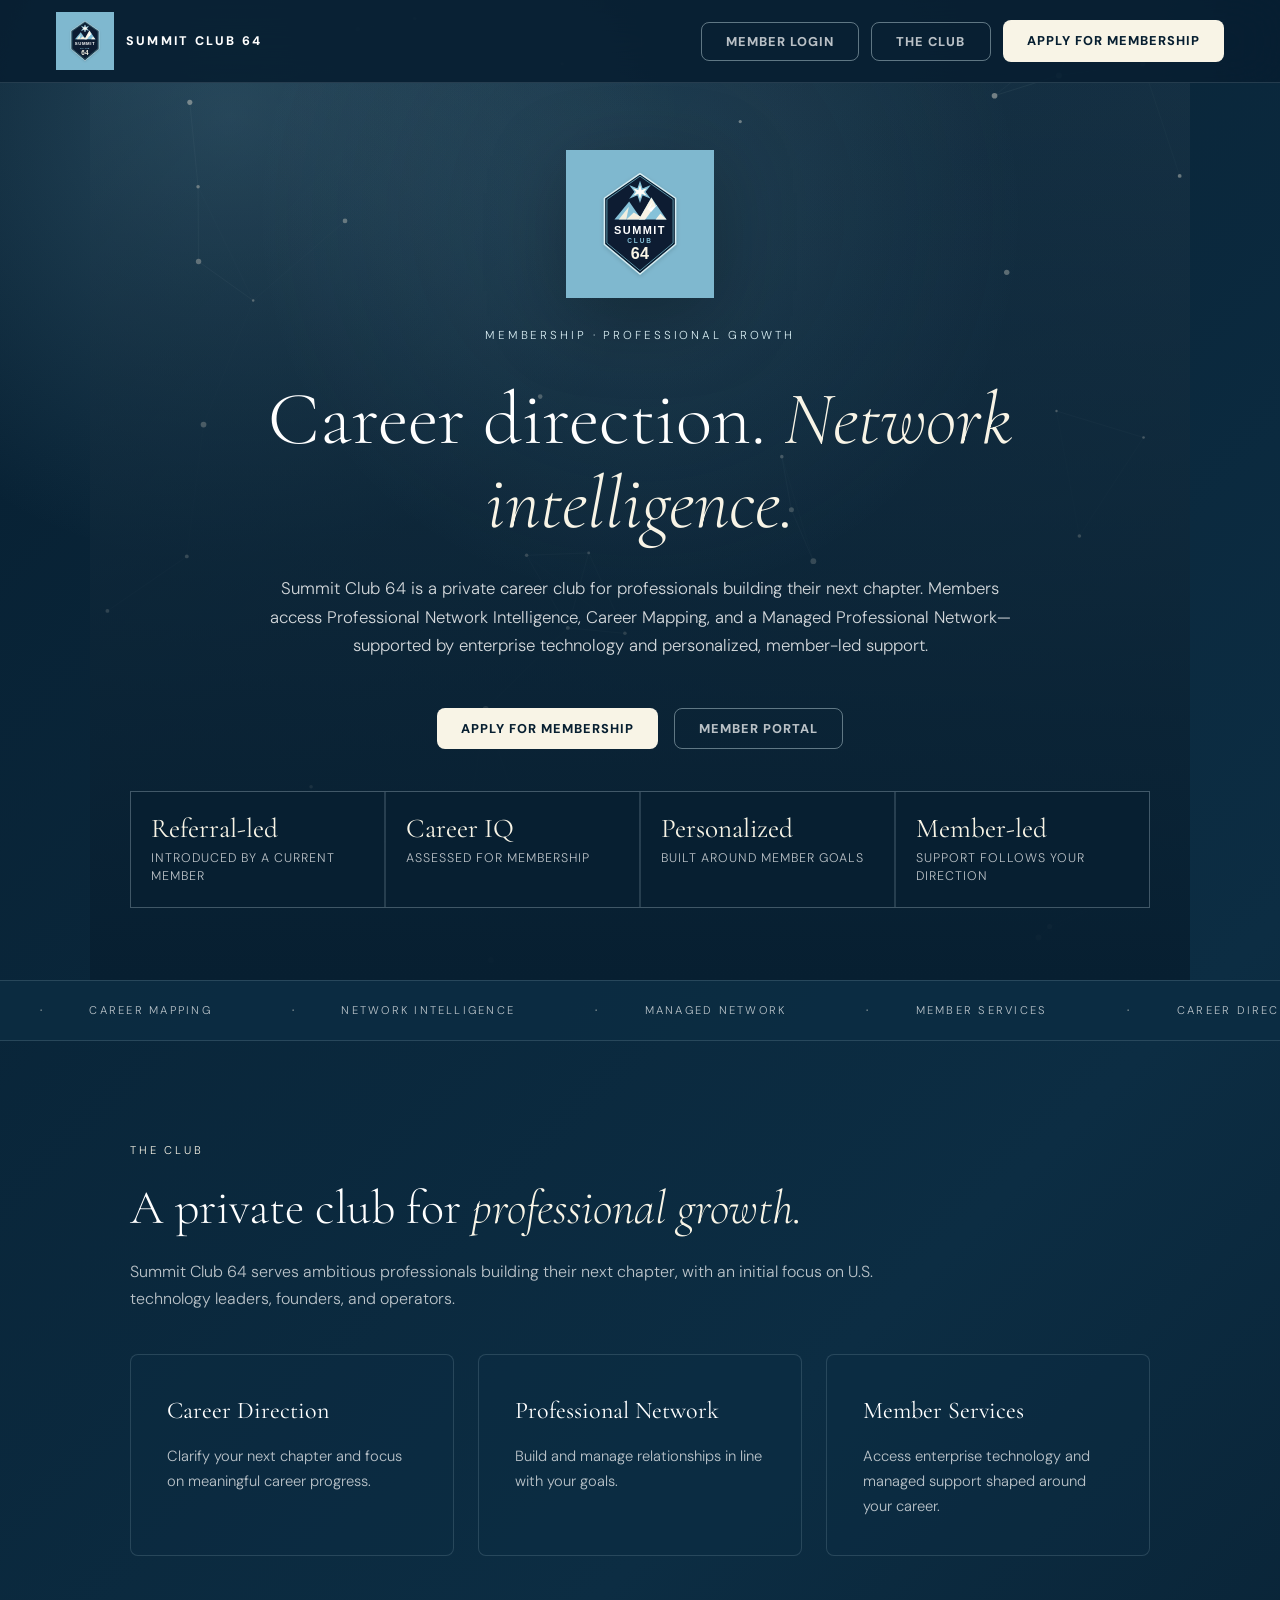
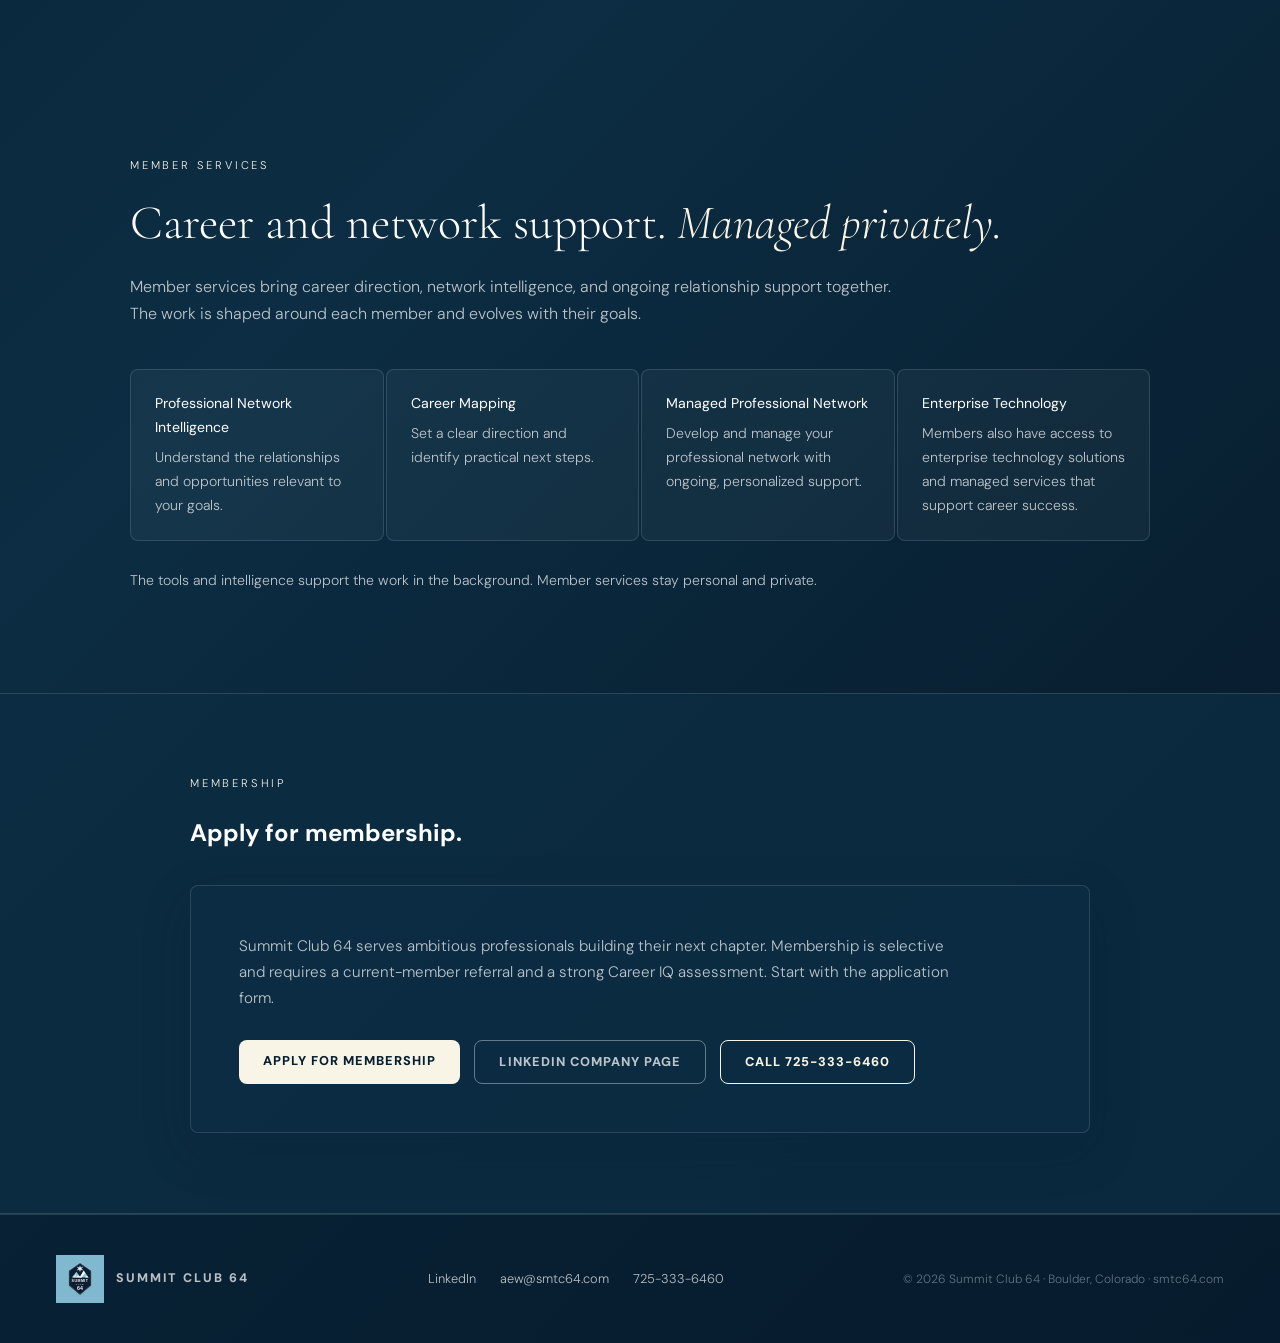
==== index.html @ bd99d1d3 "Clarify current member sign-in status" ====
<!DOCTYPE html>
<html lang="en">
<head>
<meta charset="UTF-8">
<meta name="viewport" content="width=device-width, initial-scale=1.0">
<title>Summit Club 64 | Private Career Club</title>
<meta name="description" content="A private career club for ambitious professionals. Members access Professional Network Intelligence, Career Mapping, and a Managed Professional Network supported by enterprise technology and personalized, member-led support.">
<meta name="theme-color" content="#071f31">
<meta property="og:title" content="Summit Club 64 | Private Career Club">
<meta property="og:description" content="A private career club offering Professional Network Intelligence, Career Mapping, and a Managed Professional Network.">
<meta property="og:type" content="website">
<meta property="og:url" content="https://www.smtc64.com/">
<meta property="og:image" content="https://www.smtc64.com/assets/sc64-og-image-1200x630.png">
<meta property="og:image:width" content="1200">
<meta property="og:image:height" content="630">
<meta name="twitter:card" content="summary_large_image">
<meta name="twitter:title" content="Summit Club 64 | Private Career Club">
<meta name="twitter:description" content="A private career club offering Professional Network Intelligence, Career Mapping, and a Managed Professional Network.">
<meta name="twitter:image" content="https://www.smtc64.com/assets/sc64-og-image-1200x630.png">
<link rel="canonical" href="https://www.smtc64.com/">
<link rel="icon" type="image/png" sizes="32x32" href="/assets/sc64-favicon-32.png">
<link rel="apple-touch-icon" sizes="180x180" href="/assets/sc64-apple-touch-icon-180.png">
<link rel="icon" type="image/png" sizes="512x512" href="/assets/sc64-icon-512.png">
<link rel="manifest" href="/site.webmanifest">
<link rel="preload" href="/assets/sc64-logo.svg" as="image" type="image/svg+xml">
<link rel="preconnect" href="https://fonts.googleapis.com">
<link rel="preconnect" href="https://fonts.gstatic.com" crossorigin>
<link href="https://fonts.googleapis.com/css2?family=Cormorant+Garamond:ital,wght@0,300;0,400;0,500;1,300;1,400&amp;family=DM+Sans:wght@300;400;500&amp;display=swap" rel="stylesheet">
<style>
:root {
  --sky: #7fb8cf;
  --sky-light: #d9eef3;
  --ice: #86c2d9;
  --bg: #071f31;
  --bg2: #0c2d43;
  --surface: rgba(12,45,67,0.72);
  --surface-solid: #102f43;
  --border: rgba(217,238,243,0.14);
  --border-hover: rgba(217,238,243,0.42);
  --text: #ffffff;
  --muted: rgba(255,255,255,0.72);
  --accent: #7fb8cf;
  --accent2: #d9eef3;
  --plum: #86c2d9;
  --rust: #2f6f8a;
  --gold: #f8f4e6;
  --gold-muted: rgba(248,244,230,0.12);
  --paper: #f8f4e6;
  --ink: #071f31;
  --shadow: 0 18px 48px rgba(7,31,49,0.22);
}
*,*::before,*::after{box-sizing:border-box;margin:0;padding:0;}
html{scroll-behavior:smooth;}
body{font-family:'DM Sans',system-ui,sans-serif;background:radial-gradient(circle at 18% 4%,rgba(127,184,207,0.25),transparent 28rem),linear-gradient(135deg,var(--bg) 0%,var(--bg2) 52%,#061726 100%);color:var(--text);font-size:16px;line-height:1.7;font-weight:300;-webkit-font-smoothing:antialiased;overflow-x:hidden;}
nav{position:fixed;top:0;left:0;right:0;z-index:200;display:flex;align-items:center;justify-content:space-between;padding:12px 56px;background:rgba(7,31,49,0.9);backdrop-filter:blur(24px);-webkit-backdrop-filter:blur(24px);border-bottom:1px solid var(--border);}
.nav-logo{display:flex;align-items:center;gap:12px;color:var(--text);text-decoration:none;}
.nav-logo picture{display:block;flex:0 0 auto;}
.nav-logo img{display:block;width:58px;height:58px;object-fit:contain;}
.nav-logo-text{font-size:0.78rem;font-weight:800;letter-spacing:0.18em;text-transform:uppercase;line-height:1.2;}
.nav-actions{display:flex;gap:12px;align-items:center;}
.btn{display:inline-block;padding:10px 24px;border-radius:8px;font-size:0.8rem;font-weight:800;letter-spacing:0.08em;text-transform:uppercase;cursor:pointer;border:none;text-decoration:none;transition:all 0.2s ease;font-family:'DM Sans',sans-serif;}
.btn-ghost{background:transparent;border:1px solid var(--border-hover);color:var(--muted);}
.btn-ghost:hover{border-color:var(--sky-light);color:var(--sky-light);}
.btn-primary{background:var(--gold);color:var(--ink);}
.btn-primary:hover{background:var(--sky-light);}
.btn-gold{background:transparent;border:1px solid var(--gold);color:var(--gold);}
.btn-gold:hover{background:var(--gold-muted);}
.hero{min-height:100vh;display:flex;align-items:center;justify-content:center;text-align:center;padding:150px 40px 72px;position:relative;overflow:hidden;}
#network-canvas{position:absolute;inset:0;width:100%;height:100%;opacity:0.74;}
.hero::after{content:'';position:absolute;inset:0;background:radial-gradient(circle at 50% 22%,rgba(127,184,207,0.12),transparent 24rem),linear-gradient(180deg,rgba(7,31,49,0.18),rgba(7,31,49,0.82) 74%,var(--bg));pointer-events:none;}
.hero-content{position:relative;z-index:1;width:min(1080px,100%);}
.hero-brand-logo{display:block;margin:0 auto 28px;opacity:0;animation:fadeUp 0.8s ease forwards 0.1s;}
.hero-brand-logo img{display:block;width:148px;height:148px;margin:0 auto;object-fit:contain;filter:drop-shadow(0 18px 38px rgba(0,0,0,0.26));}
.hero-eyebrow{font-size:0.72rem;letter-spacing:0.25em;text-transform:uppercase;color:var(--sky-light);margin-bottom:32px;opacity:0;animation:fadeUp 0.8s ease forwards 0.2s;}
.hero h1{font-family:'Cormorant Garamond',serif;font-size:4.7rem;font-weight:300;line-height:1.12;max-width:990px;margin:0 auto 28px;opacity:0;animation:fadeUp 0.8s ease forwards 0.4s;}
.hero h1 em{font-style:italic;color:var(--gold);}
.hero-sub{font-size:1.05rem;color:rgba(255,255,255,0.82);max-width:760px;margin:0 auto 48px;opacity:0;animation:fadeUp 0.8s ease forwards 0.6s;}
.hero-ctas{display:flex;gap:16px;justify-content:center;flex-wrap:wrap;opacity:0;animation:fadeUp 0.8s ease forwards 0.8s;}
.ticker-wrap{width:100%;overflow:hidden;padding:20px 0;border-top:1px solid var(--border);border-bottom:1px solid var(--border);background:rgba(12,45,67,0.82);}
.ticker-track{display:flex;gap:0;width:max-content;animation:ticker 34s linear infinite;}
.ticker-item{font-size:0.7rem;letter-spacing:0.2em;text-transform:uppercase;color:var(--muted);padding:0 40px;white-space:nowrap;}
.ticker-item span{color:var(--gold);margin-right:40px;}
@keyframes ticker{from{transform:translateX(0);}to{transform:translateX(-50%);}}
section{padding:100px 40px;max-width:1100px;margin:0 auto;}
.section-label{font-size:0.7rem;letter-spacing:0.25em;text-transform:uppercase;color:var(--gold);margin-bottom:20px;}
section h2{font-family:'Cormorant Garamond',serif;font-size:3rem;font-weight:300;line-height:1.2;margin-bottom:48px;}
section h2 em{font-style:italic;color:var(--gold);}
.lede{color:var(--muted);font-size:1rem;max-width:780px;margin-top:-28px;margin-bottom:42px;}
.services-grid{display:grid;grid-template-columns:repeat(auto-fit,minmax(240px,1fr));gap:2px;margin-top:48px;}
.service-card{background:var(--surface);padding:40px 32px;border:1px solid var(--border);border-radius:8px;box-shadow:var(--shadow);transition:border-color 0.2s,transform 0.2s;}
.service-card:hover{transform:translateY(-2px);}
.service-card:hover{border-color:var(--border-hover);}
.service-num{font-family:'Cormorant Garamond',serif;font-size:2.5rem;color:var(--border-hover);line-height:1;margin-bottom:20px;}
.service-card h3{font-family:'Cormorant Garamond',serif;font-size:1.35rem;font-weight:400;margin-bottom:12px;color:var(--text);}
.service-card p{color:var(--muted);font-size:0.92rem;}
.serve-grid{display:grid;grid-template-columns:repeat(auto-fit,minmax(280px,1fr));gap:24px;margin-top:16px;}
.serve-card{padding:36px;border:1px solid var(--border);border-radius:8px;background:rgba(12,45,67,0.36);transition:border-color 0.2s,background 0.2s;}
.serve-card:hover{border-color:var(--gold);background:var(--gold-muted);}
.serve-card h3{font-family:'Cormorant Garamond',serif;font-size:1.5rem;font-weight:400;margin-bottom:12px;}
.serve-card p{color:var(--muted);font-size:0.92rem;}
.engagement-wrap{background:var(--surface);border:1px solid var(--border);border-radius:8px;box-shadow:var(--shadow);padding:64px;display:grid;grid-template-columns:1fr 1fr;gap:64px;align-items:start;}
@media(max-width:768px){.engagement-wrap{grid-template-columns:1fr;padding:40px 28px;gap:40px;}}
.feature-list{list-style:none;margin:32px 0 40px;}
.feature-list li{padding:12px 0;border-bottom:1px solid var(--border);color:var(--muted);font-size:0.92rem;display:flex;align-items:flex-start;gap:12px;}
.feature-list li::before{content:"\00B7";color:var(--gold);font-size:1.4rem;line-height:1;}
.engagement-right{padding-top:8px;}
.engagement-right p{color:var(--muted);font-size:0.92rem;margin-bottom:24px;}
.forms-section{background:rgba(12,45,67,0.82);border-top:1px solid var(--border);border-bottom:1px solid var(--border);padding:80px 40px;}
.forms-inner{max-width:900px;margin:0 auto;}
.contact-panel{background:var(--surface);border:1px solid var(--border);padding:48px;border-radius:8px;box-shadow:var(--shadow);}
.contact-panel p{color:var(--muted);font-size:0.95rem;margin-bottom:24px;max-width:720px;}
.contact-actions{display:flex;flex-wrap:wrap;gap:14px;margin-top:28px;}
.signal-list{display:grid;grid-template-columns:repeat(auto-fit,minmax(220px,1fr));gap:2px;margin-top:32px;}
.signal-item{border:1px solid var(--border);border-radius:8px;padding:22px 24px;color:var(--muted);font-size:0.88rem;background:rgba(217,238,243,0.045);}
.signal-item strong{display:block;color:var(--text);font-weight:400;margin-bottom:6px;}
.proof-strip{display:grid;grid-template-columns:repeat(4,1fr);gap:2px;margin-top:42px;border:1px solid var(--border);background:var(--border);}
.proof-item{background:var(--bg);padding:22px 20px;text-align:left;}
.proof-item strong{display:block;font-family:'Cormorant Garamond',serif;font-size:1.7rem;font-weight:400;color:var(--gold);line-height:1.1;margin-bottom:6px;}
.proof-item span{display:block;color:var(--muted);font-size:0.78rem;letter-spacing:0.08em;text-transform:uppercase;line-height:1.4;}
.agent-section{max-width:100%;background:var(--paper);color:var(--ink);border-top:1px solid rgba(0,0,0,0.08);border-bottom:1px solid rgba(0,0,0,0.08);}
.agent-section .section-label{color:var(--rust);}
.agent-section h2{color:var(--ink);max-width:1000px;}
.agent-section h2 em{color:var(--rust);}
.agent-section .lede{color:#58615f;margin-top:-22px;}
.agent-inner{max-width:1120px;margin:0 auto;}
.agent-layout{display:grid;grid-template-columns:minmax(0,0.92fr) minmax(360px,1.08fr);gap:32px;align-items:stretch;margin-top:42px;}
.agent-summary{display:flex;flex-direction:column;gap:18px;}
.agent-point{border-left:3px solid var(--accent);padding:4px 0 4px 18px;color:#4c5552;font-size:0.95rem;}
.agent-point strong{display:block;color:var(--ink);font-weight:500;margin-bottom:4px;}
.agent-doc-actions{display:flex;flex-wrap:wrap;gap:12px;margin-top:8px;}
.agent-doc-actions .btn{color:var(--ink);}
.agent-doc-actions .btn-primary{color:#fff;}
.agent-panel{border:1px solid rgba(7,31,49,0.15);background:#fff;border-radius:8px;overflow:hidden;box-shadow:var(--shadow);}
.agent-topbar{display:flex;align-items:center;justify-content:space-between;gap:16px;background:var(--ink);color:#fff;padding:16px 18px;border-bottom:1px solid rgba(255,255,255,0.1);}
.agent-name{font-size:0.78rem;letter-spacing:0.16em;text-transform:uppercase;}
.agent-status{display:flex;align-items:center;gap:8px;color:#b9cbc8;font-size:0.78rem;}
.agent-status::before{content:'';width:8px;height:8px;border-radius:50%;background:var(--accent);}
.agent-screen{padding:22px;min-height:430px;display:flex;flex-direction:column;gap:18px;}
.agent-response{background:#eef7fa;border:1px solid rgba(127,184,207,0.34);border-radius:8px;padding:20px;color:#263744;font-size:0.94rem;min-height:178px;}
.agent-response strong{display:block;color:var(--ink);font-weight:500;margin-bottom:8px;}
.agent-response ul{margin:10px 0 0 18px;}
.agent-response li{margin:5px 0;}
.agent-prompts{display:grid;grid-template-columns:repeat(2,minmax(0,1fr));gap:10px;}
.agent-prompts button{border:1px solid rgba(23,27,28,0.16);background:#fff;color:var(--ink);border-radius:6px;padding:12px;text-align:left;font-family:'DM Sans',sans-serif;font-size:0.83rem;line-height:1.35;cursor:pointer;transition:border-color 0.2s,background 0.2s;}
.agent-prompts button:hover{border-color:var(--accent);background:#f7fbfa;}
.agent-input-row{display:grid;grid-template-columns:1fr auto;gap:10px;margin-top:auto;}
.agent-input-row input{min-width:0;border:1px solid rgba(23,27,28,0.18);border-radius:6px;padding:12px 14px;font:inherit;color:var(--ink);background:#fff;}
.agent-input-row button{border-radius:6px;}
.agent-note{font-size:0.78rem;color:#66706d;line-height:1.45;}
.agent-proof{display:grid;grid-template-columns:repeat(3,1fr);gap:2px;margin-top:32px;background:rgba(23,27,28,0.1);border:1px solid rgba(23,27,28,0.1);}
.agent-proof div{background:#fff;padding:18px;}
.agent-proof strong{display:block;color:var(--ink);font-weight:500;margin-bottom:5px;}
.agent-proof span{color:#59625f;font-size:0.84rem;}
.work-card-grid{display:grid;grid-template-columns:repeat(4,1fr);gap:2px;margin-top:32px;background:rgba(23,27,28,0.12);border:1px solid rgba(23,27,28,0.12);}
.work-card{background:#fff;padding:26px 22px;color:#4f5a57;}
.work-card h3{font-family:'Cormorant Garamond',serif;font-size:1.42rem;font-weight:400;color:var(--ink);margin-bottom:10px;}
.work-card p{font-size:0.9rem;line-height:1.6;}
.quote-panel{border:1px solid var(--border);background:var(--surface);padding:34px;border-radius:8px;color:var(--muted);font-size:0.96rem;margin-top:28px;}
.quote-panel strong{display:block;color:var(--gold);font-family:'Cormorant Garamond',serif;font-size:1.45rem;font-weight:400;margin-bottom:12px;}
.mode-grid{display:grid;grid-template-columns:repeat(2,minmax(0,1fr));gap:2px;margin-top:32px;background:var(--border);border:1px solid var(--border);}
.mode-card{background:var(--surface);padding:36px;color:var(--muted);}
.mode-card h3{font-family:'Cormorant Garamond',serif;font-size:1.55rem;font-weight:400;color:var(--text);margin-bottom:12px;}
.mode-card ul{margin:18px 0 0 18px;}
.mode-card li{margin:8px 0;}
footer{border-top:1px solid var(--border);padding:40px 56px;display:flex;align-items:center;justify-content:space-between;flex-wrap:wrap;gap:20px;background:rgba(7,31,49,0.64);}
.footer-brand{display:flex;align-items:center;gap:12px;color:var(--muted);}
.footer-brand img{display:block;width:48px;height:48px;object-fit:contain;}
.footer-brand span{font-size:0.78rem;font-weight:800;letter-spacing:0.16em;text-transform:uppercase;}
.footer-links{display:flex;gap:24px;flex-wrap:wrap;}
.footer-links a{font-size:0.8rem;color:var(--muted);text-decoration:none;transition:color 0.2s;}
.footer-links a:hover{color:var(--text);}
.footer-copy{font-size:0.75rem;color:var(--border-hover);}
.modal-overlay{display:none;position:fixed;inset:0;background:rgba(0,0,0,0.8);backdrop-filter:blur(8px);z-index:500;align-items:center;justify-content:center;padding:20px;}
.modal-overlay.open{display:flex;}
.modal{background:var(--bg2);border:1px solid var(--border);border-radius:8px;padding:48px;max-width:540px;width:100%;position:relative;max-height:90vh;overflow-y:auto;}
.modal-close{position:absolute;top:20px;right:20px;background:none;border:none;color:var(--muted);font-size:1.4rem;cursor:pointer;line-height:1;padding:4px 8px;transition:color 0.2s;}
.modal-close:hover{color:var(--text);}
.modal h2{font-family:'Cormorant Garamond',serif;font-size:1.8rem;font-weight:400;margin-bottom:8px;}
.modal-sub{color:var(--muted);font-size:0.88rem;margin-bottom:32px;}
@keyframes fadeUp{from{opacity:0;transform:translateY(20px);}to{opacity:1;transform:translateY(0);}}
.reveal{opacity:0;transform:translateY(24px);transition:opacity 0.7s ease,transform 0.7s ease;}
.reveal.visible{opacity:1;transform:translateY(0);}
@media(max-width:900px){.agent-layout{grid-template-columns:1fr;}.proof-strip,.agent-proof,.work-card-grid,.mode-grid{grid-template-columns:repeat(2,1fr);}.hero h1{font-size:3.7rem;}section h2{font-size:2.55rem;}}
@media(max-width:640px){nav{padding:12px 18px;}.nav-logo img{width:46px;height:46px;}.nav-logo-text{display:none;}.nav-actions{gap:8px;min-width:0;}.nav-actions .btn-ghost{display:none;}.nav-actions .btn-primary{padding:9px 12px;font-size:0.62rem;white-space:nowrap;}.btn{padding:9px 14px;font-size:0.68rem}.hero{padding:118px 24px 60px;min-height:92vh;}.hero-brand-logo img{width:122px;height:122px;}.hero h1{font-size:2.55rem;max-width:100%;}.hero-sub{font-size:0.94rem;}.hero-ctas .btn{width:100%;max-width:280px;}section h2{font-size:2.1rem;}footer{padding:32px 24px;flex-direction:column;align-items:flex-start;}section{padding:64px 24px;}.engagement-wrap,.contact-panel,.quote-panel{padding:32px 24px;}.proof-strip,.agent-proof,.agent-prompts,.work-card-grid,.mode-grid{grid-template-columns:1fr;}.agent-screen{padding:18px;}.agent-input-row{grid-template-columns:1fr;}}
</style>
</head>
<body>
<nav>
  <a class="nav-logo" href="#" aria-label="Summit Club 64 home">
    <picture>
      <source srcset="/assets/sc64-logo.svg" type="image/svg+xml">
      <img src="/assets/sc64-logo.svg" alt="Summit Club 64" width="58" height="58">
    </picture>
    <span class="nav-logo-text">Summit Club 64</span>
  </a>
  <div class="nav-actions">
    <button class="btn btn-ghost" onclick="openModal('login-modal')">Member Login</button>
    <button class="btn btn-ghost" onclick="document.getElementById('andrew-agent').scrollIntoView({behavior:'smooth'})">The Club</button>
    <a class="btn btn-primary" href="/apply.html">Apply for Membership</a>
  </div>
</nav>

<section class="hero">
  <canvas id="network-canvas" aria-hidden="true"></canvas>
  <div class="hero-content">
    <picture class="hero-brand-logo">
      <source srcset="/assets/sc64-logo.svg" type="image/svg+xml">
      <img src="/assets/sc64-logo.svg" alt="Summit Club 64" width="148" height="148">
    </picture>
    <div class="hero-eyebrow">Membership · Professional Growth</div>
    <h1>Career direction. <em>Network intelligence.</em></h1>
    <p class="hero-sub">Summit Club 64 is a private career club for professionals building their next chapter. Members access Professional Network Intelligence, Career Mapping, and a Managed Professional Network—supported by enterprise technology and personalized, member-led support.</p>
    <div class="hero-ctas">
      <a class="btn btn-primary" href="/apply.html">Apply for Membership</a>
      <button class="btn btn-ghost" onclick="openModal('login-modal')">Member Portal</button>
    </div>
    <div class="proof-strip">
      <div class="proof-item"><strong>Referral-led</strong><span>Introduced by a current member</span></div>
      <div class="proof-item"><strong>Career IQ</strong><span>Assessed for membership</span></div>
      <div class="proof-item"><strong>Personalized</strong><span>Built around member goals</span></div>
      <div class="proof-item"><strong>Member-led</strong><span>Support follows your direction</span></div>
    </div>
  </div>
</section>

<div class="ticker-wrap" aria-hidden="true">
  <div class="ticker-track">
    <span class="ticker-item"><span>&middot;</span> Career Mapping</span>
    <span class="ticker-item"><span>&middot;</span> Network Intelligence</span>
    <span class="ticker-item"><span>&middot;</span> Managed Network</span>
    <span class="ticker-item"><span>&middot;</span> Member Services</span>
    <span class="ticker-item"><span>&middot;</span> Career Direction</span>
    <span class="ticker-item"><span>&middot;</span> Career Mapping</span>
    <span class="ticker-item"><span>&middot;</span> Network Intelligence</span>
    <span class="ticker-item"><span>&middot;</span> Managed Network</span>
    <span class="ticker-item"><span>&middot;</span> Member Services</span>
    <span class="ticker-item"><span>&middot;</span> Career Direction</span>
  </div>
</div>

<section id="andrew-agent">
  <div class="section-label reveal">The Club</div>
  <h2 class="reveal">A private club for <em>professional growth.</em></h2>
  <p class="lede reveal">Summit Club 64 serves ambitious professionals building their next chapter, with an initial focus on U.S. technology leaders, founders, and operators.</p>
  <div class="serve-grid">
    <div class="serve-card reveal"><h3>Career Direction</h3><p>Clarify your next chapter and focus on meaningful career progress.</p></div>
    <div class="serve-card reveal"><h3>Professional Network</h3><p>Build and manage relationships in line with your goals.</p></div>
    <div class="serve-card reveal"><h3>Member Services</h3><p>Access enterprise technology and managed support shaped around your career.</p></div>
  </div>
</section>

<section id="services">
  <div class="section-label reveal">Member Services</div>
  <h2 class="reveal">Career and network support. <em>Managed privately.</em></h2>
  <p class="lede reveal">Member services bring career direction, network intelligence, and ongoing relationship support together. The work is shaped around each member and evolves with their goals.</p>
  <div class="signal-list reveal">
    <div class="signal-item"><strong>Professional Network Intelligence</strong>Understand the relationships and opportunities relevant to your goals.</div>
    <div class="signal-item"><strong>Career Mapping</strong>Set a clear direction and identify practical next steps.</div>
    <div class="signal-item"><strong>Managed Professional Network</strong>Develop and manage your professional network with ongoing, personalized support.</div>
    <div class="signal-item"><strong>Enterprise Technology</strong>Members also have access to enterprise technology solutions and managed services that support career success.</div>
  </div>
  <p style="color:var(--muted);font-size:0.88rem;margin-top:28px;">The tools and intelligence support the work in the background. Member services stay personal and private.</p>
</section>

<div class="forms-section" id="contact">
  <div class="forms-inner">
    <div class="section-label reveal">Membership</div>
    <h2 class="reveal" style="margin-bottom:32px;">Apply for membership.</h2>
    <div class="contact-panel reveal">
      <p>Summit Club 64 serves ambitious professionals building their next chapter. Membership is selective and requires a current-member referral and a strong Career IQ assessment. Start with the application form.</p>
      <div class="contact-actions">
        <a class="btn btn-primary" href="/apply.html">Apply for Membership</a>
        <a class="btn btn-ghost" href="https://www.linkedin.com/company/sc64/" target="_blank" rel="noopener">LinkedIn Company Page</a>
        <a class="btn btn-gold" href="tel:7253336460">Call 725-333-6460</a>
      </div>
    </div>
  </div>
</div>

<footer>
  <div class="footer-brand">
    <picture>
      <source srcset="/assets/sc64-logo.svg" type="image/svg+xml">
      <img src="/assets/sc64-logo.svg" alt="" width="48" height="48">
    </picture>
    <span>Summit Club 64</span>
  </div>
  <div class="footer-links">
    <a href="https://www.linkedin.com/company/sc64/" target="_blank" rel="noopener">LinkedIn</a>
    <a href="mailto:aew@smtc64.com">aew@smtc64.com</a>
    <a href="tel:7253336460">725-333-6460</a>
  </div>
  <div class="footer-copy">&copy; 2026 Summit Club 64 &middot; Boulder, Colorado &middot; smtc64.com</div>
</footer>

<div class="modal-overlay" id="login-modal" role="dialog" aria-modal="true" aria-labelledby="login-modal-title">
  <div class="modal">
    <button class="modal-close" onclick="closeModal('login-modal')" aria-label="Close">&times;</button>
    <h2 id="login-modal-title">Member Portal</h2>
    <p class="modal-sub">Member sign-in is not set up yet. Existing members can email <a href="mailto:aew@smtc64.com">aew@smtc64.com</a> for access.</p>
  </div>
</div>

<script>
const observer=new IntersectionObserver(entries=>{entries.forEach(e=>{if(e.isIntersecting){e.target.classList.add('visible');observer.unobserve(e.target);}});},{threshold:0.12});
document.querySelectorAll('.reveal').forEach(el=>observer.observe(el));
function openModal(id){document.getElementById(id).classList.add('open');document.body.style.overflow='hidden';}
function closeModal(id){document.getElementById(id).classList.remove('open');document.body.style.overflow='';}
const canvas=document.getElementById('network-canvas');
if(canvas){
  const ctx=canvas.getContext('2d');
  const nodes=[];
  let width=0,height=0,raf=0;
  function resizeCanvas(){
    const ratio=window.devicePixelRatio||1;
    width=canvas.clientWidth;
    height=canvas.clientHeight;
    canvas.width=width*ratio;
    canvas.height=height*ratio;
    ctx.setTransform(ratio,0,0,ratio,0,0);
    nodes.length=0;
    const count=Math.max(34,Math.floor(width/26));
    for(let i=0;i<count;i++){
      nodes.push({x:Math.random()*width,y:Math.random()*height,vx:(Math.random()-.5)*0.28,vy:(Math.random()-.5)*0.28,r:Math.random()*1.8+1.2});
    }
  }
  function drawNetwork(){
    ctx.clearRect(0,0,width,height);
    const grad=ctx.createLinearGradient(0,0,width,height);
    grad.addColorStop(0,'rgba(127,184,207,0.18)');
    grad.addColorStop(0.52,'rgba(217,238,243,0.10)');
    grad.addColorStop(1,'rgba(248,244,230,0.10)');
    ctx.fillStyle=grad;
    ctx.fillRect(0,0,width,height);
    for(const node of nodes){
      node.x+=node.vx;node.y+=node.vy;
      if(node.x<0||node.x>width)node.vx*=-1;
      if(node.y<0||node.y>height)node.vy*=-1;
    }
    for(let i=0;i<nodes.length;i++){
      for(let j=i+1;j<nodes.length;j++){
        const a=nodes[i],b=nodes[j],dx=a.x-b.x,dy=a.y-b.y,dist=Math.hypot(dx,dy);
        if(dist<150){
          ctx.strokeStyle=`rgba(217,238,243,${(1-dist/150)*0.18})`;
          ctx.lineWidth=1;
          ctx.beginPath();ctx.moveTo(a.x,a.y);ctx.lineTo(b.x,b.y);ctx.stroke();
        }
      }
    }
    for(const node of nodes){
      ctx.fillStyle='rgba(248,244,230,0.8)';
      ctx.beginPath();ctx.arc(node.x,node.y,node.r,0,Math.PI*2);ctx.fill();
    }
    raf=requestAnimationFrame(drawNetwork);
  }
  resizeCanvas();
  drawNetwork();
  window.addEventListener('resize',()=>{cancelAnimationFrame(raf);resizeCanvas();drawNetwork();});
}
document.querySelectorAll('.modal-overlay').forEach(overlay=>{overlay.addEventListener('click',function(e){if(e.target===this)closeModal(this.id);});});
document.addEventListener('keydown',e=>{if(e.key==='Escape'){document.querySelectorAll('.modal-overlay.open').forEach(m=>closeModal(m.id));}});
if(window.matchMedia('(prefers-reduced-motion: reduce)').matches){document.querySelectorAll('.reveal').forEach(el=>el.classList.add('visible'));}
</script>
</body>
</html>
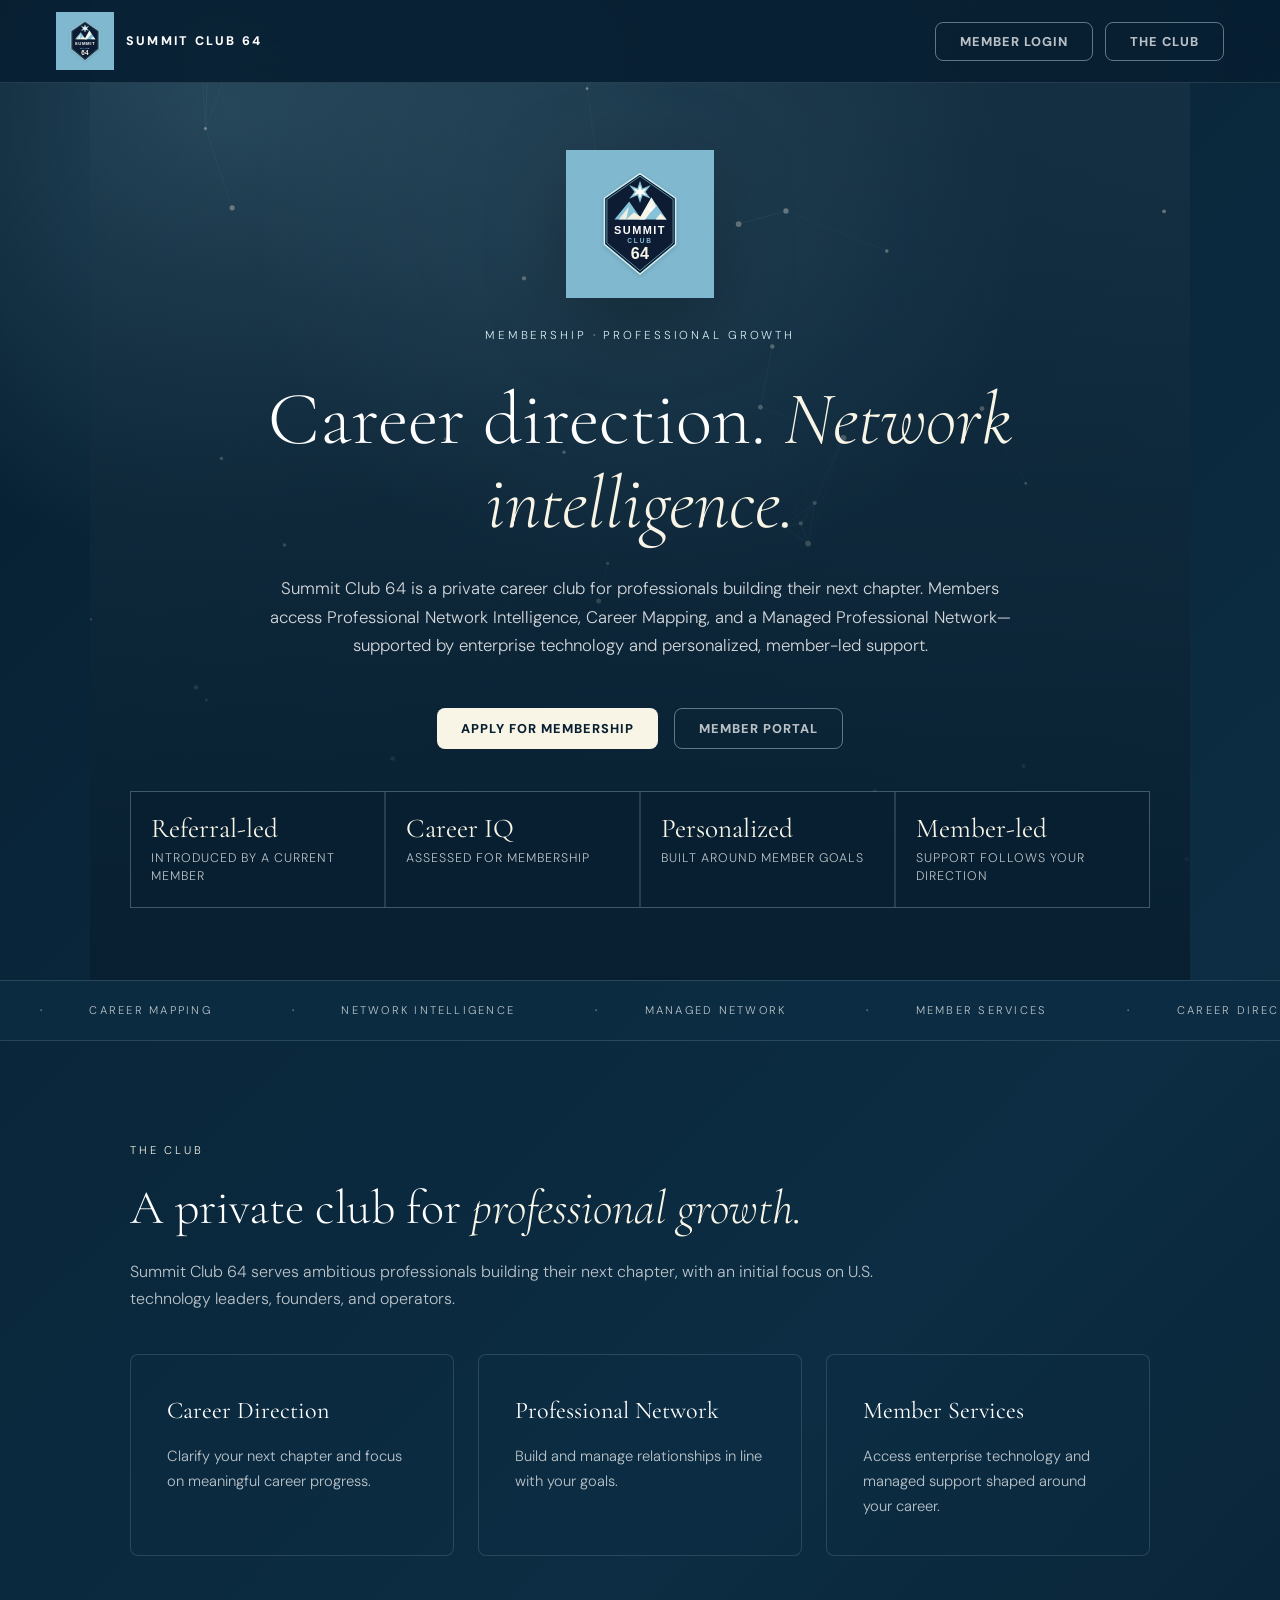
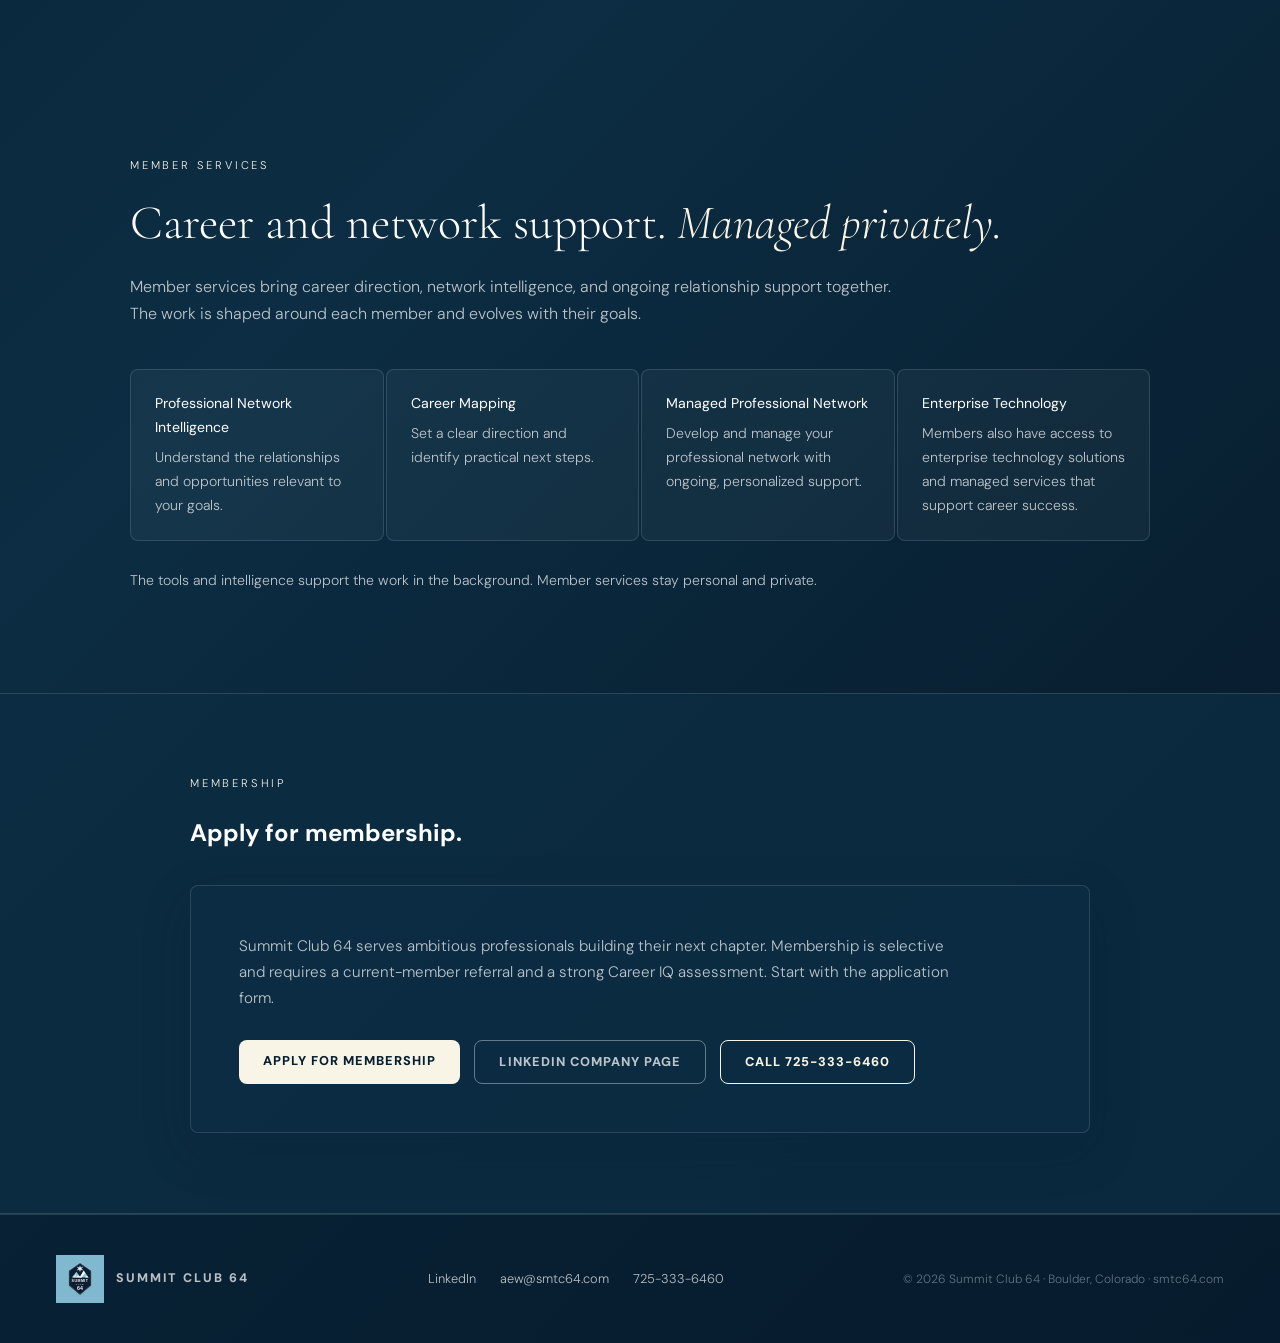
==== commit 11ea46f7: "Remove duplicate membership action from header" ====
--- a/index.html
+++ b/index.html
@@ -196,7 +196,6 @@
   <div class="nav-actions">
     <button class="btn btn-ghost" onclick="openModal('login-modal')">Member Login</button>
     <button class="btn btn-ghost" onclick="document.getElementById('andrew-agent').scrollIntoView({behavior:'smooth'})">The Club</button>
-    <a class="btn btn-primary" href="/apply.html">Apply for Membership</a>
   </div>
 </nav>
 
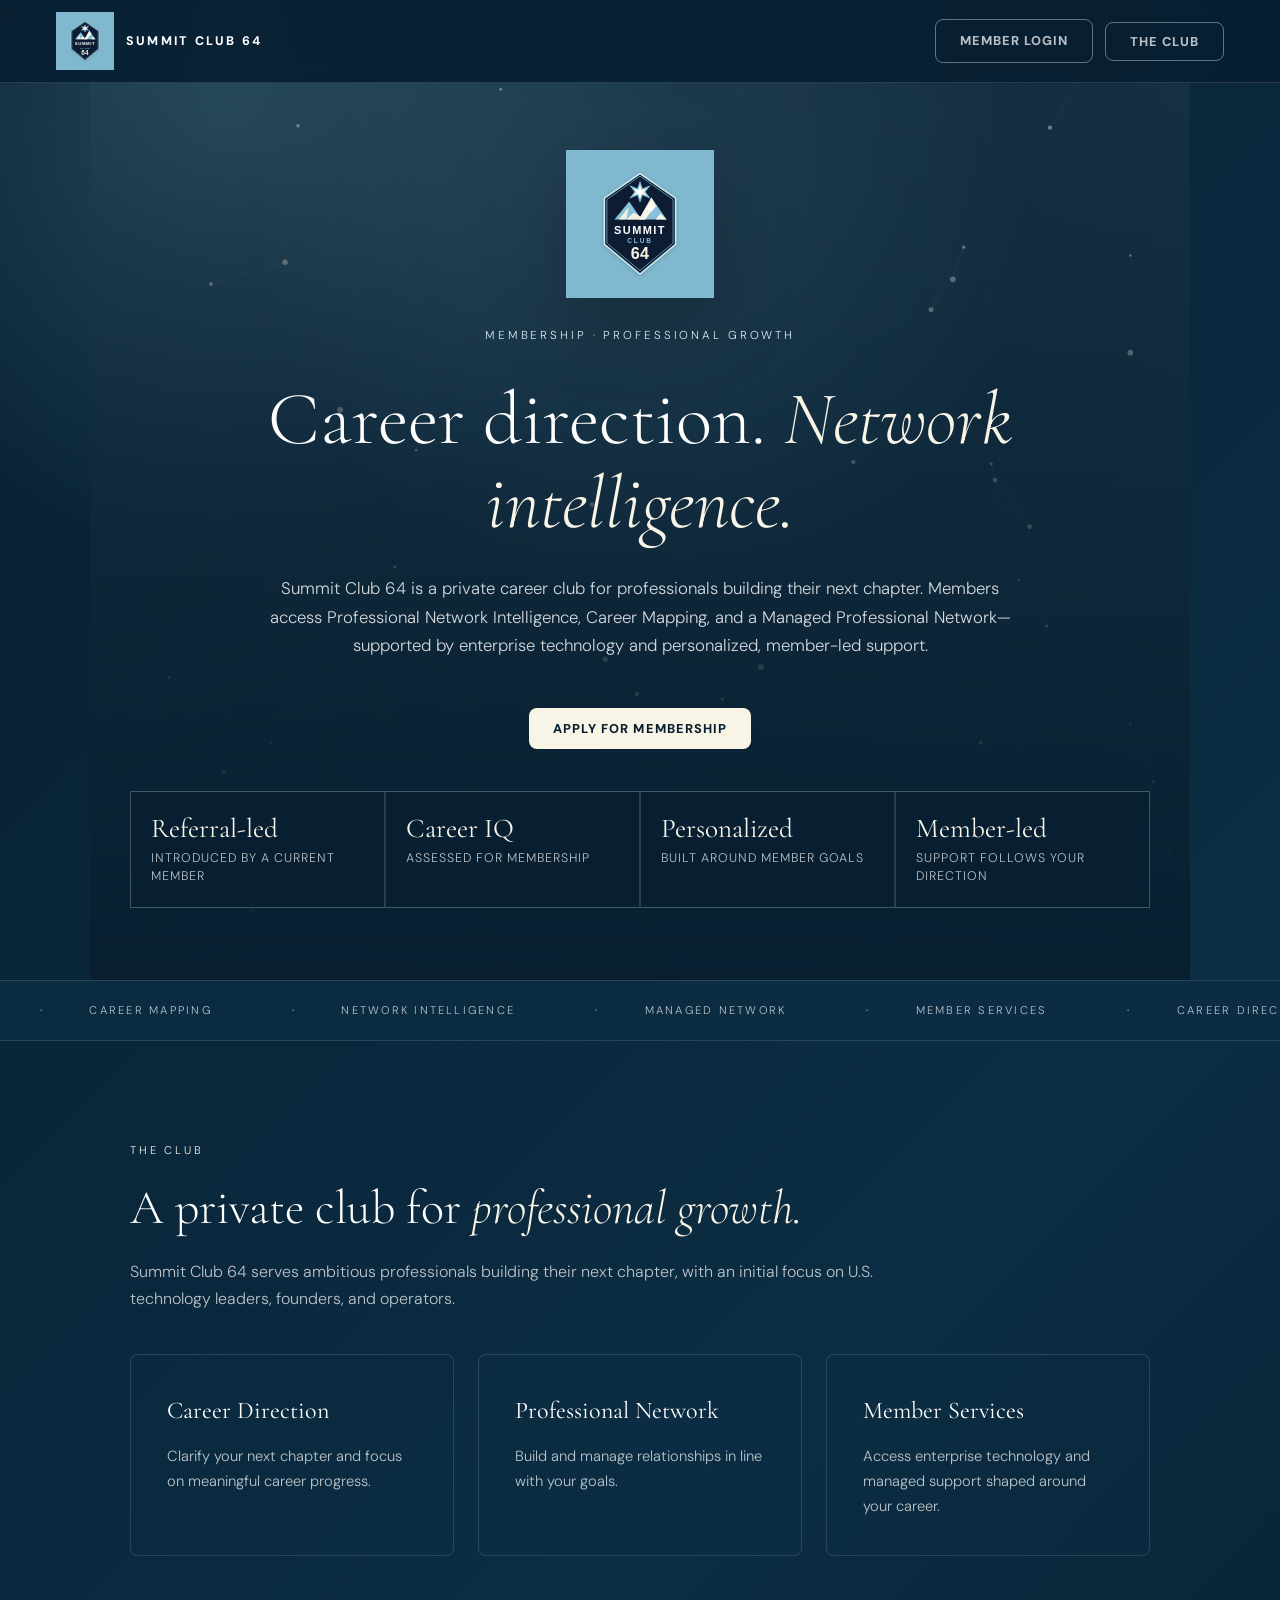
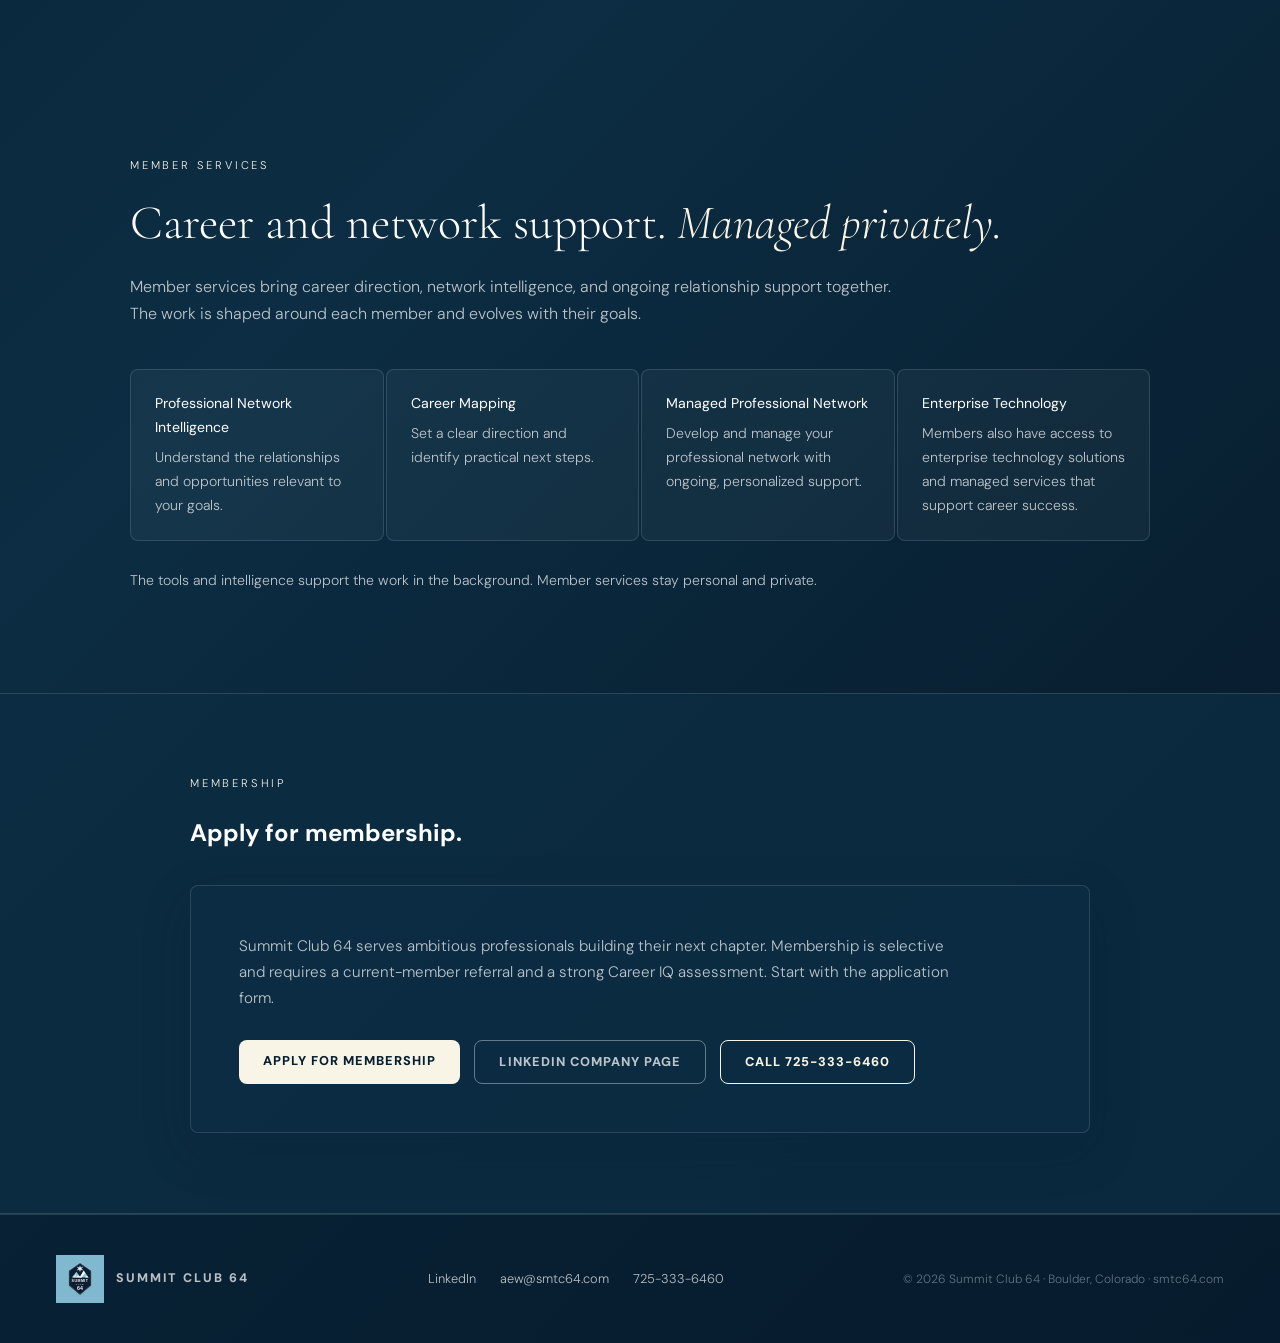
==== commit 5310fe37: "Link members to a dedicated sign-in page" ====
--- a/index.html
+++ b/index.html
@@ -194,7 +194,7 @@
     <span class="nav-logo-text">Summit Club 64</span>
   </a>
   <div class="nav-actions">
-    <button class="btn btn-ghost" onclick="openModal('login-modal')">Member Login</button>
+    <a class="btn btn-ghost" href="/login.html">Member Login</a>
     <button class="btn btn-ghost" onclick="document.getElementById('andrew-agent').scrollIntoView({behavior:'smooth'})">The Club</button>
   </div>
 </nav>
@@ -211,7 +211,6 @@
     <p class="hero-sub">Summit Club 64 is a private career club for professionals building their next chapter. Members access Professional Network Intelligence, Career Mapping, and a Managed Professional Network—supported by enterprise technology and personalized, member-led support.</p>
     <div class="hero-ctas">
       <a class="btn btn-primary" href="/apply.html">Apply for Membership</a>
-      <button class="btn btn-ghost" onclick="openModal('login-modal')">Member Portal</button>
     </div>
     <div class="proof-strip">
       <div class="proof-item"><strong>Referral-led</strong><span>Introduced by a current member</span></div>
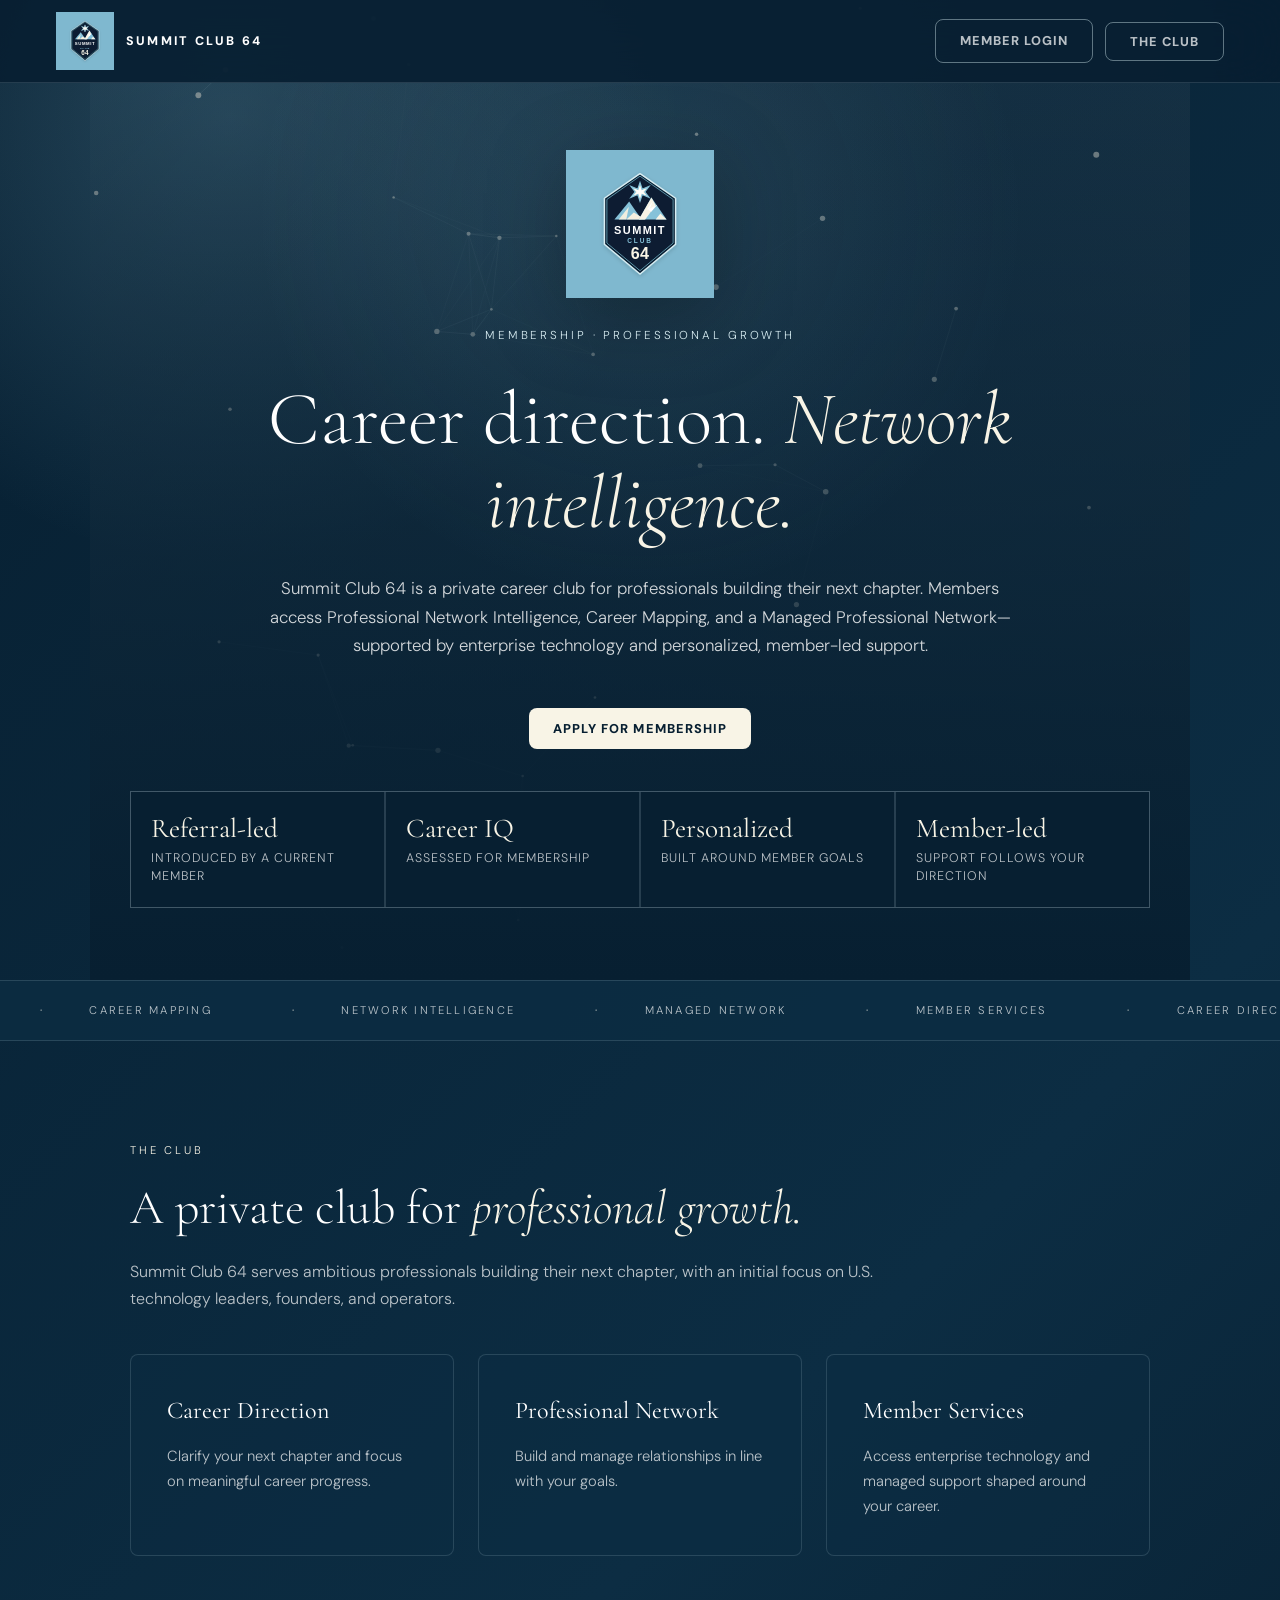
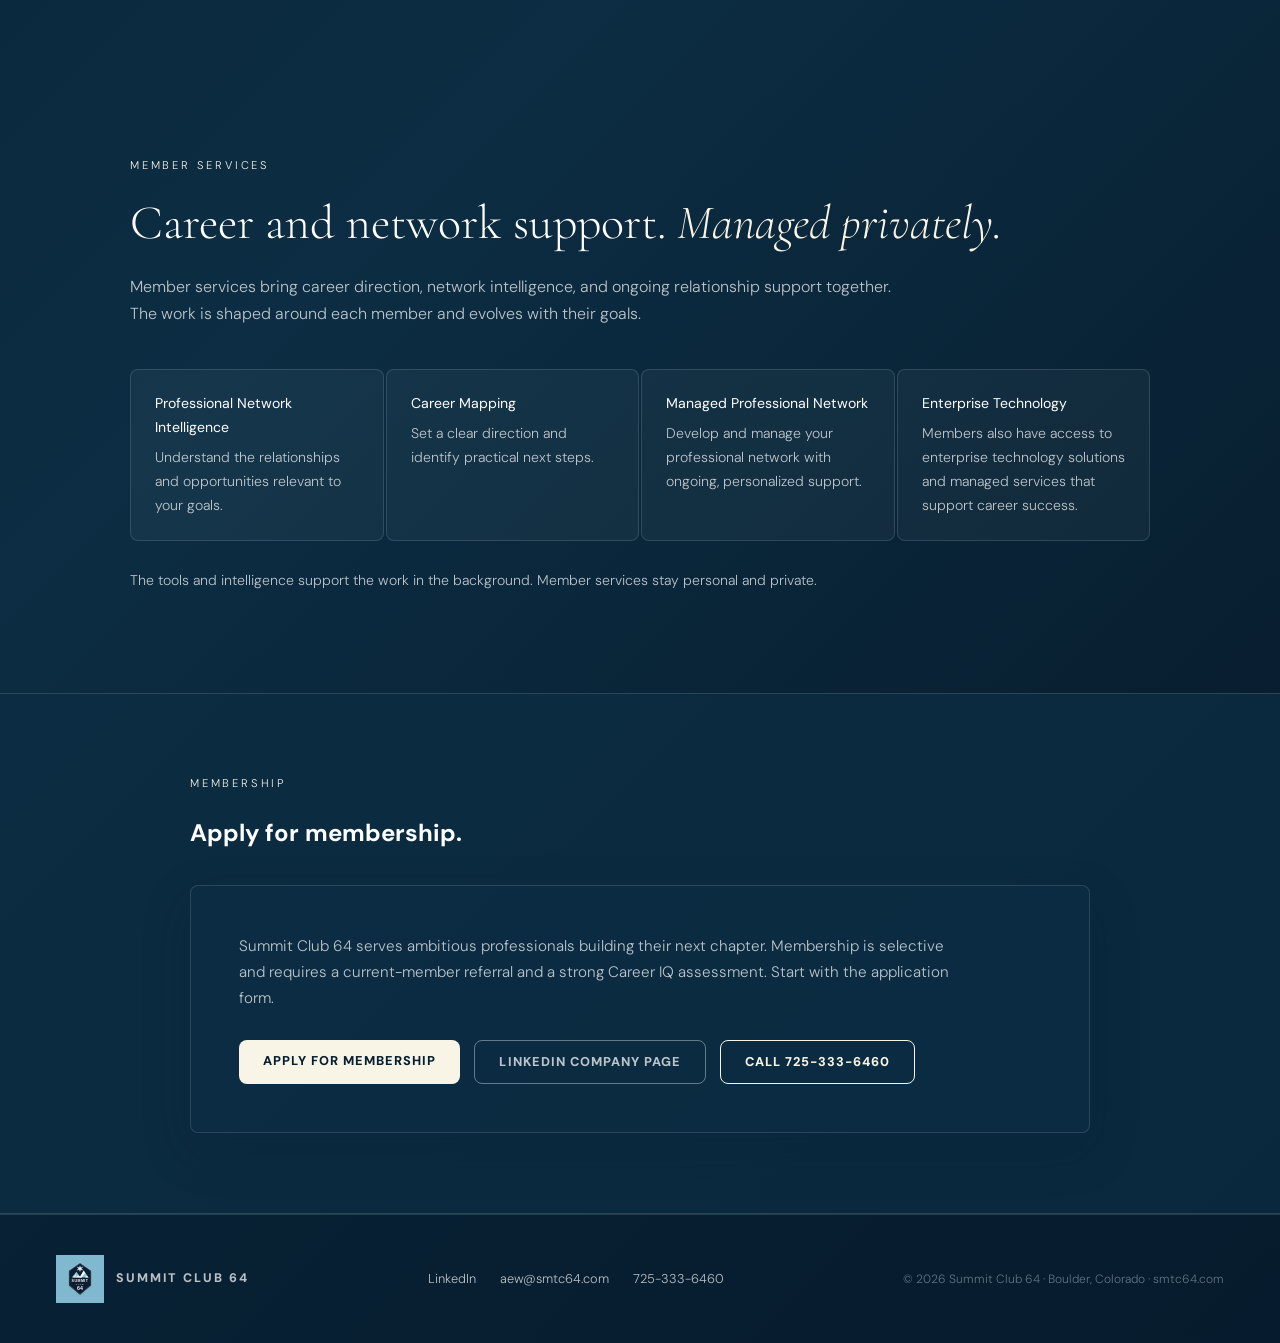
==== commit f128795d: "Keep member login visible on mobile" ====
--- a/index.html
+++ b/index.html
@@ -60,6 +60,8 @@
 .nav-actions{display:flex;gap:12px;align-items:center;}
 .btn{display:inline-block;padding:10px 24px;border-radius:8px;font-size:0.8rem;font-weight:800;letter-spacing:0.08em;text-transform:uppercase;cursor:pointer;border:none;text-decoration:none;transition:all 0.2s ease;font-family:'DM Sans',sans-serif;}
 .btn-ghost{background:transparent;border:1px solid var(--border-hover);color:var(--muted);}
+.member-login{background:transparent;border:1px solid var(--border-hover);color:var(--muted);}
+.member-login:hover{border-color:var(--sky-light);color:var(--sky-light);}
 .btn-ghost:hover{border-color:var(--sky-light);color:var(--sky-light);}
 .btn-primary{background:var(--gold);color:var(--ink);}
 .btn-primary:hover{background:var(--sky-light);}
@@ -194,7 +196,7 @@
     <span class="nav-logo-text">Summit Club 64</span>
   </a>
   <div class="nav-actions">
-    <a class="btn btn-ghost" href="/login.html">Member Login</a>
+    <a class="btn member-login" href="/login.html">Member Login</a>
     <button class="btn btn-ghost" onclick="document.getElementById('andrew-agent').scrollIntoView({behavior:'smooth'})">The Club</button>
   </div>
 </nav>
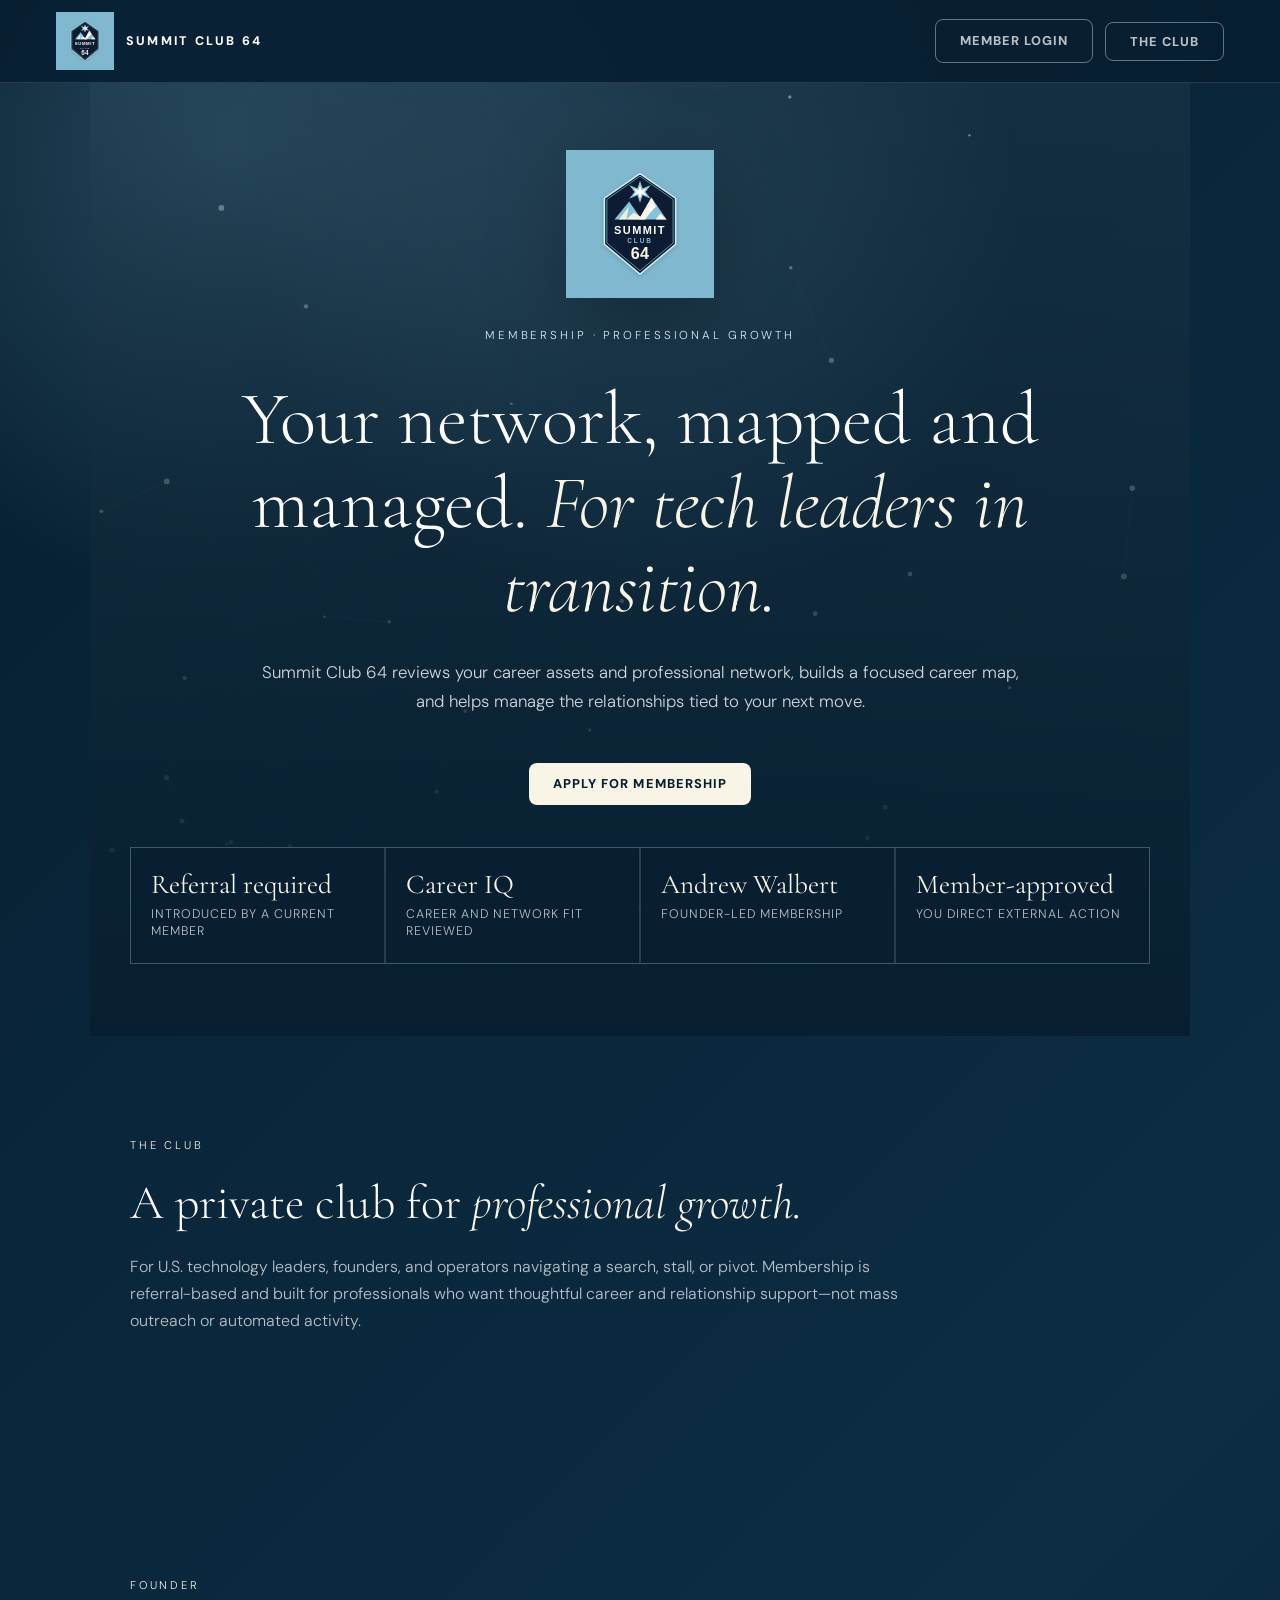
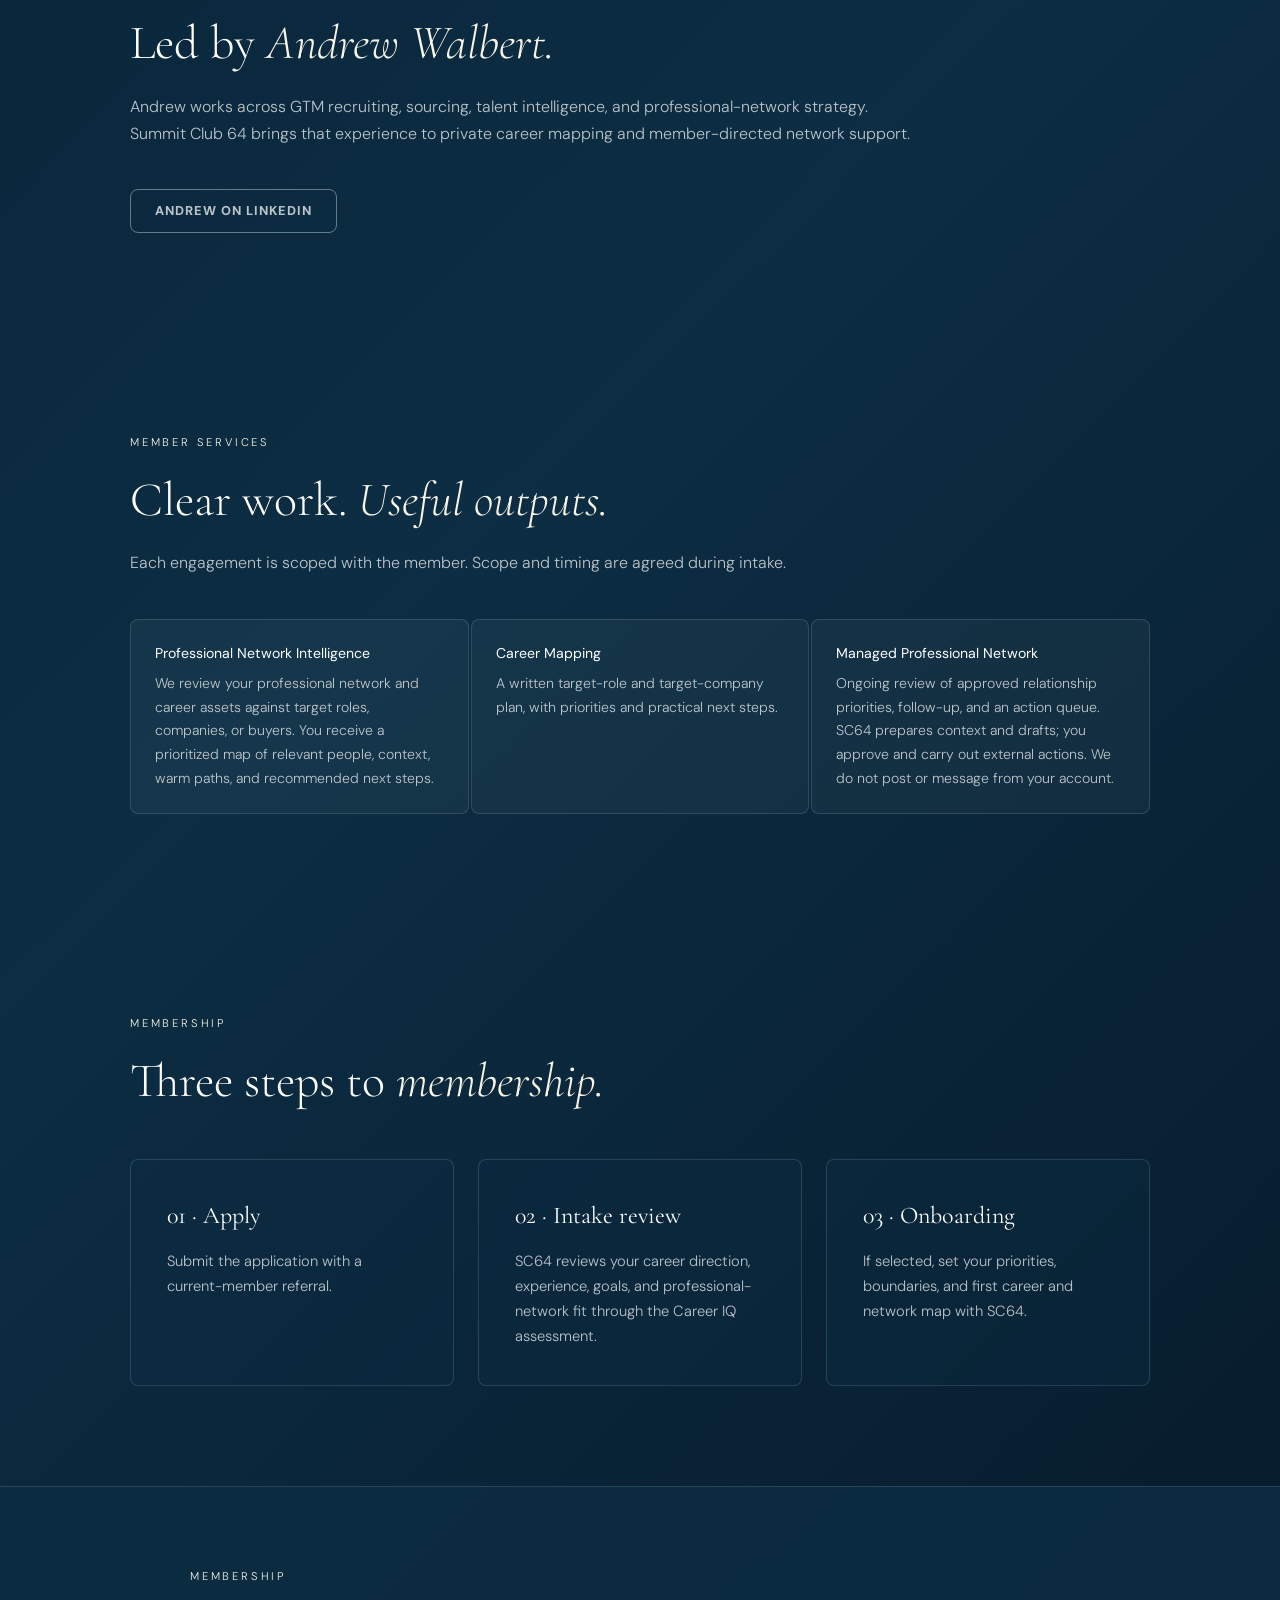
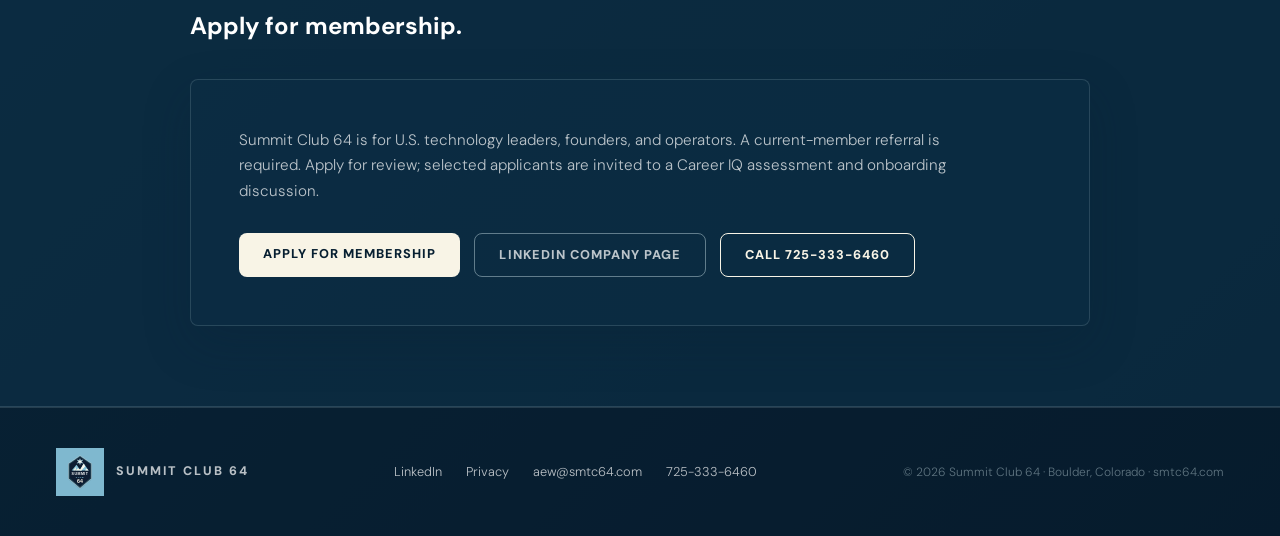
==== commit 40053cbd: "Clarify Summit Club 64 membership offer" ====
--- a/index.html
+++ b/index.html
@@ -3,11 +3,11 @@
 <head>
 <meta charset="UTF-8">
 <meta name="viewport" content="width=device-width, initial-scale=1.0">
-<title>Summit Club 64 | Private Career Club</title>
-<meta name="description" content="A private career club for ambitious professionals. Members access Professional Network Intelligence, Career Mapping, and a Managed Professional Network supported by enterprise technology and personalized, member-led support.">
+<title>Summit Club 64 | Network Intelligence &amp; Career Mapping</title>
+<meta name="description" content="Private professional network intelligence, career mapping, and managed network support for U.S. technology leaders, founders, and operators.">
 <meta name="theme-color" content="#071f31">
-<meta property="og:title" content="Summit Club 64 | Private Career Club">
-<meta property="og:description" content="A private career club offering Professional Network Intelligence, Career Mapping, and a Managed Professional Network.">
+<meta property="og:title" content="Summit Club 64 | Network Intelligence &amp; Career Mapping">
+<meta property="og:description" content="Private network intelligence, career mapping, and managed professional-network support for U.S. technology leaders.">
 <meta property="og:type" content="website">
 <meta property="og:url" content="https://www.smtc64.com/">
 <meta property="og:image" content="https://www.smtc64.com/assets/sc64-og-image-1200x630.png">
@@ -209,57 +209,52 @@
       <img src="/assets/sc64-logo.svg" alt="Summit Club 64" width="148" height="148">
     </picture>
     <div class="hero-eyebrow">Membership · Professional Growth</div>
-    <h1>Career direction. <em>Network intelligence.</em></h1>
-    <p class="hero-sub">Summit Club 64 is a private career club for professionals building their next chapter. Members access Professional Network Intelligence, Career Mapping, and a Managed Professional Network—supported by enterprise technology and personalized, member-led support.</p>
+    <h1>Your network, mapped and managed. <em>For tech leaders in transition.</em></h1>
+    <p class="hero-sub">Summit Club 64 reviews your career assets and professional network, builds a focused career map, and helps manage the relationships tied to your next move.</p>
     <div class="hero-ctas">
       <a class="btn btn-primary" href="/apply.html">Apply for Membership</a>
     </div>
     <div class="proof-strip">
-      <div class="proof-item"><strong>Referral-led</strong><span>Introduced by a current member</span></div>
-      <div class="proof-item"><strong>Career IQ</strong><span>Assessed for membership</span></div>
-      <div class="proof-item"><strong>Personalized</strong><span>Built around member goals</span></div>
-      <div class="proof-item"><strong>Member-led</strong><span>Support follows your direction</span></div>
+      <div class="proof-item"><strong>Referral required</strong><span>Introduced by a current member</span></div>
+      <div class="proof-item"><strong>Career IQ</strong><span>Career and network fit reviewed</span></div>
+      <div class="proof-item"><strong>Andrew Walbert</strong><span>Founder-led membership</span></div>
+      <div class="proof-item"><strong>Member-approved</strong><span>You direct external action</span></div>
     </div>
   </div>
 </section>
-
-<div class="ticker-wrap" aria-hidden="true">
-  <div class="ticker-track">
-    <span class="ticker-item"><span>&middot;</span> Career Mapping</span>
-    <span class="ticker-item"><span>&middot;</span> Network Intelligence</span>
-    <span class="ticker-item"><span>&middot;</span> Managed Network</span>
-    <span class="ticker-item"><span>&middot;</span> Member Services</span>
-    <span class="ticker-item"><span>&middot;</span> Career Direction</span>
-    <span class="ticker-item"><span>&middot;</span> Career Mapping</span>
-    <span class="ticker-item"><span>&middot;</span> Network Intelligence</span>
-    <span class="ticker-item"><span>&middot;</span> Managed Network</span>
-    <span class="ticker-item"><span>&middot;</span> Member Services</span>
-    <span class="ticker-item"><span>&middot;</span> Career Direction</span>
-  </div>
-</div>
 
 <section id="andrew-agent">
   <div class="section-label reveal">The Club</div>
   <h2 class="reveal">A private club for <em>professional growth.</em></h2>
-  <p class="lede reveal">Summit Club 64 serves ambitious professionals building their next chapter, with an initial focus on U.S. technology leaders, founders, and operators.</p>
-  <div class="serve-grid">
-    <div class="serve-card reveal"><h3>Career Direction</h3><p>Clarify your next chapter and focus on meaningful career progress.</p></div>
-    <div class="serve-card reveal"><h3>Professional Network</h3><p>Build and manage relationships in line with your goals.</p></div>
-    <div class="serve-card reveal"><h3>Member Services</h3><p>Access enterprise technology and managed support shaped around your career.</p></div>
-  </div>
+  <p class="lede reveal">For U.S. technology leaders, founders, and operators navigating a search, stall, or pivot. Membership is referral-based and built for professionals who want thoughtful career and relationship support—not mass outreach or automated activity.</p>
+</section>
+
+<section id="founder">
+  <div class="section-label reveal">Founder</div>
+  <h2 class="reveal">Led by <em>Andrew Walbert.</em></h2>
+  <p class="lede reveal">Andrew works across GTM recruiting, sourcing, talent intelligence, and professional-network strategy. Summit Club 64 brings that experience to private career mapping and member-directed network support.</p>
+  <a class="btn btn-ghost" href="https://www.linkedin.com/in/wabz" target="_blank" rel="noopener">Andrew on LinkedIn</a>
 </section>
 
 <section id="services">
   <div class="section-label reveal">Member Services</div>
-  <h2 class="reveal">Career and network support. <em>Managed privately.</em></h2>
-  <p class="lede reveal">Member services bring career direction, network intelligence, and ongoing relationship support together. The work is shaped around each member and evolves with their goals.</p>
+  <h2 class="reveal">Clear work. <em>Useful outputs.</em></h2>
+  <p class="lede reveal">Each engagement is scoped with the member. Scope and timing are agreed during intake.</p>
   <div class="signal-list reveal">
-    <div class="signal-item"><strong>Professional Network Intelligence</strong>Understand the relationships and opportunities relevant to your goals.</div>
-    <div class="signal-item"><strong>Career Mapping</strong>Set a clear direction and identify practical next steps.</div>
-    <div class="signal-item"><strong>Managed Professional Network</strong>Develop and manage your professional network with ongoing, personalized support.</div>
-    <div class="signal-item"><strong>Enterprise Technology</strong>Members also have access to enterprise technology solutions and managed services that support career success.</div>
-  </div>
-  <p style="color:var(--muted);font-size:0.88rem;margin-top:28px;">The tools and intelligence support the work in the background. Member services stay personal and private.</p>
+    <div class="signal-item"><strong>Professional Network Intelligence</strong>We review your professional network and career assets against target roles, companies, or buyers. You receive a prioritized map of relevant people, context, warm paths, and recommended next steps.</div>
+    <div class="signal-item"><strong>Career Mapping</strong>A written target-role and target-company plan, with priorities and practical next steps.</div>
+    <div class="signal-item"><strong>Managed Professional Network</strong>Ongoing review of approved relationship priorities, follow-up, and an action queue. SC64 prepares context and drafts; you approve and carry out external actions. We do not post or message from your account.</div>
+  </div>
+</section>
+
+<section id="process">
+  <div class="section-label reveal">Membership</div>
+  <h2 class="reveal">Three steps to <em>membership.</em></h2>
+  <div class="serve-grid">
+    <div class="serve-card reveal"><h3>01 · Apply</h3><p>Submit the application with a current-member referral.</p></div>
+    <div class="serve-card reveal"><h3>02 · Intake review</h3><p>SC64 reviews your career direction, experience, goals, and professional-network fit through the Career IQ assessment.</p></div>
+    <div class="serve-card reveal"><h3>03 · Onboarding</h3><p>If selected, set your priorities, boundaries, and first career and network map with SC64.</p></div>
+  </div>
 </section>
 
 <div class="forms-section" id="contact">
@@ -267,7 +262,7 @@
     <div class="section-label reveal">Membership</div>
     <h2 class="reveal" style="margin-bottom:32px;">Apply for membership.</h2>
     <div class="contact-panel reveal">
-      <p>Summit Club 64 serves ambitious professionals building their next chapter. Membership is selective and requires a current-member referral and a strong Career IQ assessment. Start with the application form.</p>
+      <p>Summit Club 64 is for U.S. technology leaders, founders, and operators. A current-member referral is required. Apply for review; selected applicants are invited to a Career IQ assessment and onboarding discussion.</p>
       <div class="contact-actions">
         <a class="btn btn-primary" href="/apply.html">Apply for Membership</a>
         <a class="btn btn-ghost" href="https://www.linkedin.com/company/sc64/" target="_blank" rel="noopener">LinkedIn Company Page</a>
@@ -287,25 +282,16 @@
   </div>
   <div class="footer-links">
     <a href="https://www.linkedin.com/company/sc64/" target="_blank" rel="noopener">LinkedIn</a>
+    <a href="/privacy.html">Privacy</a>
     <a href="mailto:aew@smtc64.com">aew@smtc64.com</a>
     <a href="tel:7253336460">725-333-6460</a>
   </div>
   <div class="footer-copy">&copy; 2026 Summit Club 64 &middot; Boulder, Colorado &middot; smtc64.com</div>
 </footer>
-
-<div class="modal-overlay" id="login-modal" role="dialog" aria-modal="true" aria-labelledby="login-modal-title">
-  <div class="modal">
-    <button class="modal-close" onclick="closeModal('login-modal')" aria-label="Close">&times;</button>
-    <h2 id="login-modal-title">Member Portal</h2>
-    <p class="modal-sub">Member sign-in is not set up yet. Existing members can email <a href="mailto:aew@smtc64.com">aew@smtc64.com</a> for access.</p>
-  </div>
-</div>
 
 <script>
 const observer=new IntersectionObserver(entries=>{entries.forEach(e=>{if(e.isIntersecting){e.target.classList.add('visible');observer.unobserve(e.target);}});},{threshold:0.12});
 document.querySelectorAll('.reveal').forEach(el=>observer.observe(el));
-function openModal(id){document.getElementById(id).classList.add('open');document.body.style.overflow='hidden';}
-function closeModal(id){document.getElementById(id).classList.remove('open');document.body.style.overflow='';}
 const canvas=document.getElementById('network-canvas');
 if(canvas){
   const ctx=canvas.getContext('2d');
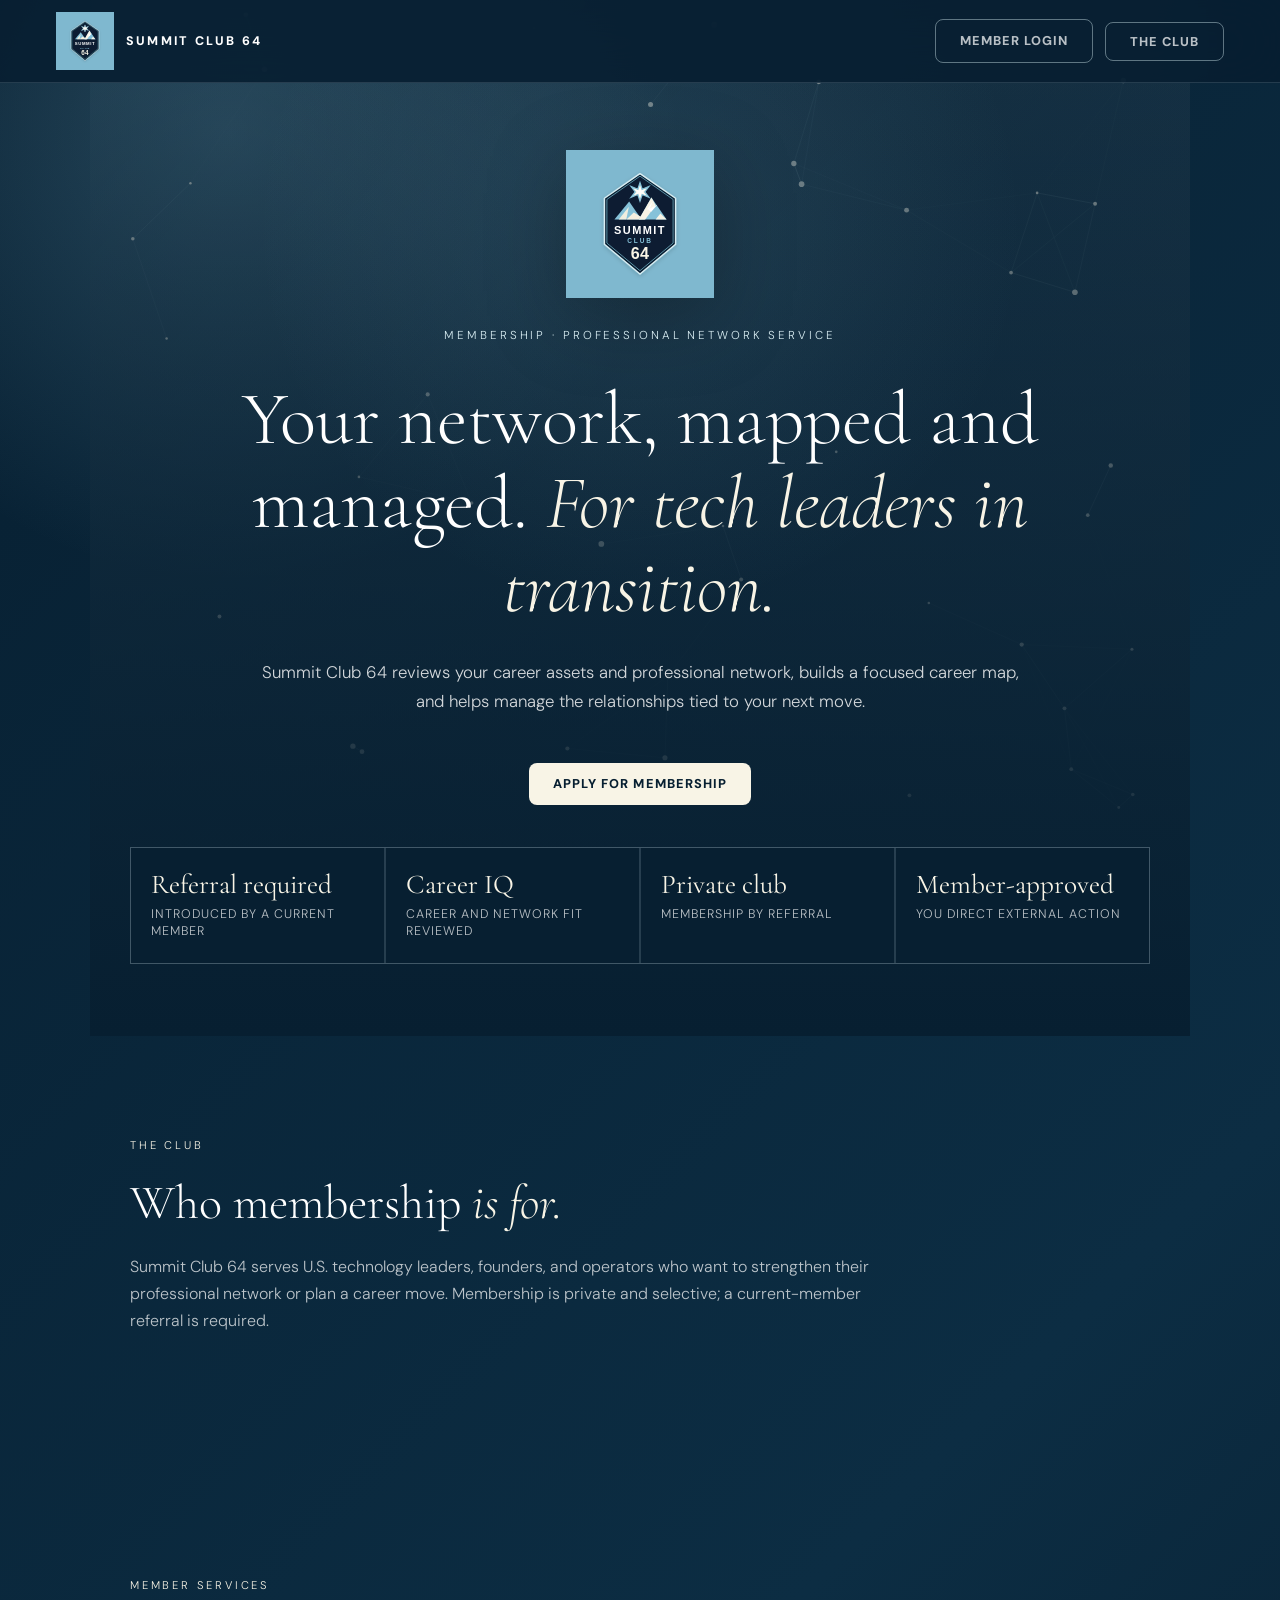
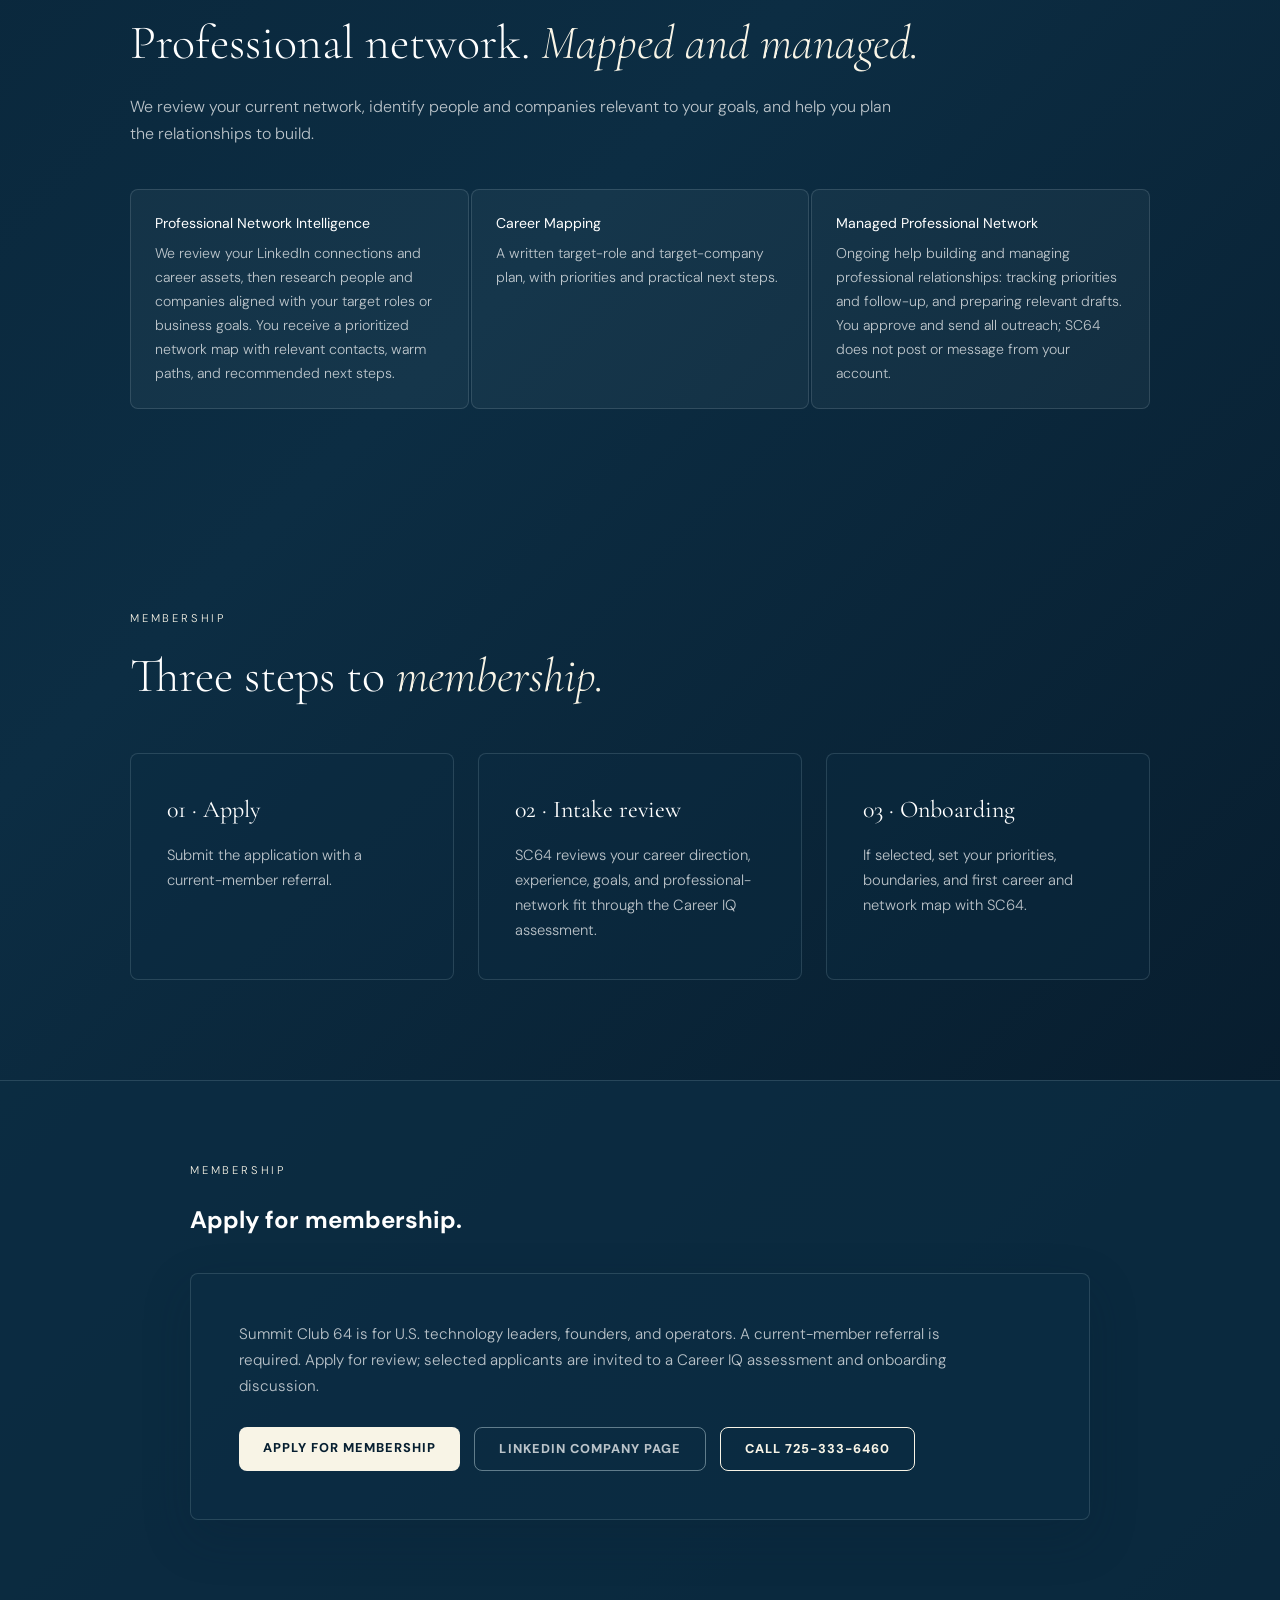
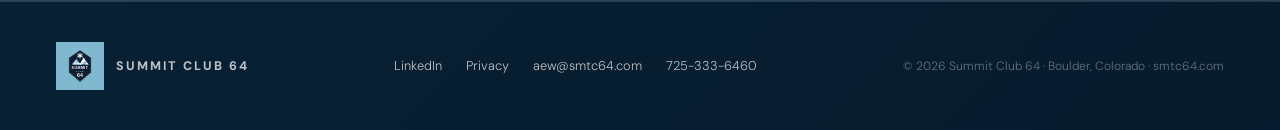
==== commit cba0f3d0: "Remove personal name and clarify club copy" ====
--- a/index.html
+++ b/index.html
@@ -197,7 +197,7 @@
   </a>
   <div class="nav-actions">
     <a class="btn member-login" href="/login.html">Member Login</a>
-    <button class="btn btn-ghost" onclick="document.getElementById('andrew-agent').scrollIntoView({behavior:'smooth'})">The Club</button>
+    <button class="btn btn-ghost" onclick="document.getElementById('the-club').scrollIntoView({behavior:'smooth'})">The Club</button>
   </div>
 </nav>
 
@@ -208,7 +208,7 @@
       <source srcset="/assets/sc64-logo.svg" type="image/svg+xml">
       <img src="/assets/sc64-logo.svg" alt="Summit Club 64" width="148" height="148">
     </picture>
-    <div class="hero-eyebrow">Membership · Professional Growth</div>
+    <div class="hero-eyebrow">Membership · Professional Network Service</div>
     <h1>Your network, mapped and managed. <em>For tech leaders in transition.</em></h1>
     <p class="hero-sub">Summit Club 64 reviews your career assets and professional network, builds a focused career map, and helps manage the relationships tied to your next move.</p>
     <div class="hero-ctas">
@@ -217,33 +217,26 @@
     <div class="proof-strip">
       <div class="proof-item"><strong>Referral required</strong><span>Introduced by a current member</span></div>
       <div class="proof-item"><strong>Career IQ</strong><span>Career and network fit reviewed</span></div>
-      <div class="proof-item"><strong>Andrew Walbert</strong><span>Founder-led membership</span></div>
+      <div class="proof-item"><strong>Private club</strong><span>Membership by referral</span></div>
       <div class="proof-item"><strong>Member-approved</strong><span>You direct external action</span></div>
     </div>
   </div>
 </section>
 
-<section id="andrew-agent">
+<section id="the-club">
   <div class="section-label reveal">The Club</div>
-  <h2 class="reveal">A private club for <em>professional growth.</em></h2>
-  <p class="lede reveal">For U.S. technology leaders, founders, and operators navigating a search, stall, or pivot. Membership is referral-based and built for professionals who want thoughtful career and relationship support—not mass outreach or automated activity.</p>
-</section>
-
-<section id="founder">
-  <div class="section-label reveal">Founder</div>
-  <h2 class="reveal">Led by <em>Andrew Walbert.</em></h2>
-  <p class="lede reveal">Andrew works across GTM recruiting, sourcing, talent intelligence, and professional-network strategy. Summit Club 64 brings that experience to private career mapping and member-directed network support.</p>
-  <a class="btn btn-ghost" href="https://www.linkedin.com/in/wabz" target="_blank" rel="noopener">Andrew on LinkedIn</a>
+  <h2 class="reveal">Who membership <em>is for.</em></h2>
+  <p class="lede reveal">Summit Club 64 serves U.S. technology leaders, founders, and operators who want to strengthen their professional network or plan a career move. Membership is private and selective; a current-member referral is required.</p>
 </section>
 
 <section id="services">
   <div class="section-label reveal">Member Services</div>
-  <h2 class="reveal">Clear work. <em>Useful outputs.</em></h2>
-  <p class="lede reveal">Each engagement is scoped with the member. Scope and timing are agreed during intake.</p>
+  <h2 class="reveal">Professional network. <em>Mapped and managed.</em></h2>
+  <p class="lede reveal">We review your current network, identify people and companies relevant to your goals, and help you plan the relationships to build.</p>
   <div class="signal-list reveal">
-    <div class="signal-item"><strong>Professional Network Intelligence</strong>We review your professional network and career assets against target roles, companies, or buyers. You receive a prioritized map of relevant people, context, warm paths, and recommended next steps.</div>
+    <div class="signal-item"><strong>Professional Network Intelligence</strong>We review your LinkedIn connections and career assets, then research people and companies aligned with your target roles or business goals. You receive a prioritized network map with relevant contacts, warm paths, and recommended next steps.</div>
     <div class="signal-item"><strong>Career Mapping</strong>A written target-role and target-company plan, with priorities and practical next steps.</div>
-    <div class="signal-item"><strong>Managed Professional Network</strong>Ongoing review of approved relationship priorities, follow-up, and an action queue. SC64 prepares context and drafts; you approve and carry out external actions. We do not post or message from your account.</div>
+    <div class="signal-item"><strong>Managed Professional Network</strong>Ongoing help building and managing professional relationships: tracking priorities and follow-up, and preparing relevant drafts. You approve and send all outreach; SC64 does not post or message from your account.</div>
   </div>
 </section>
 
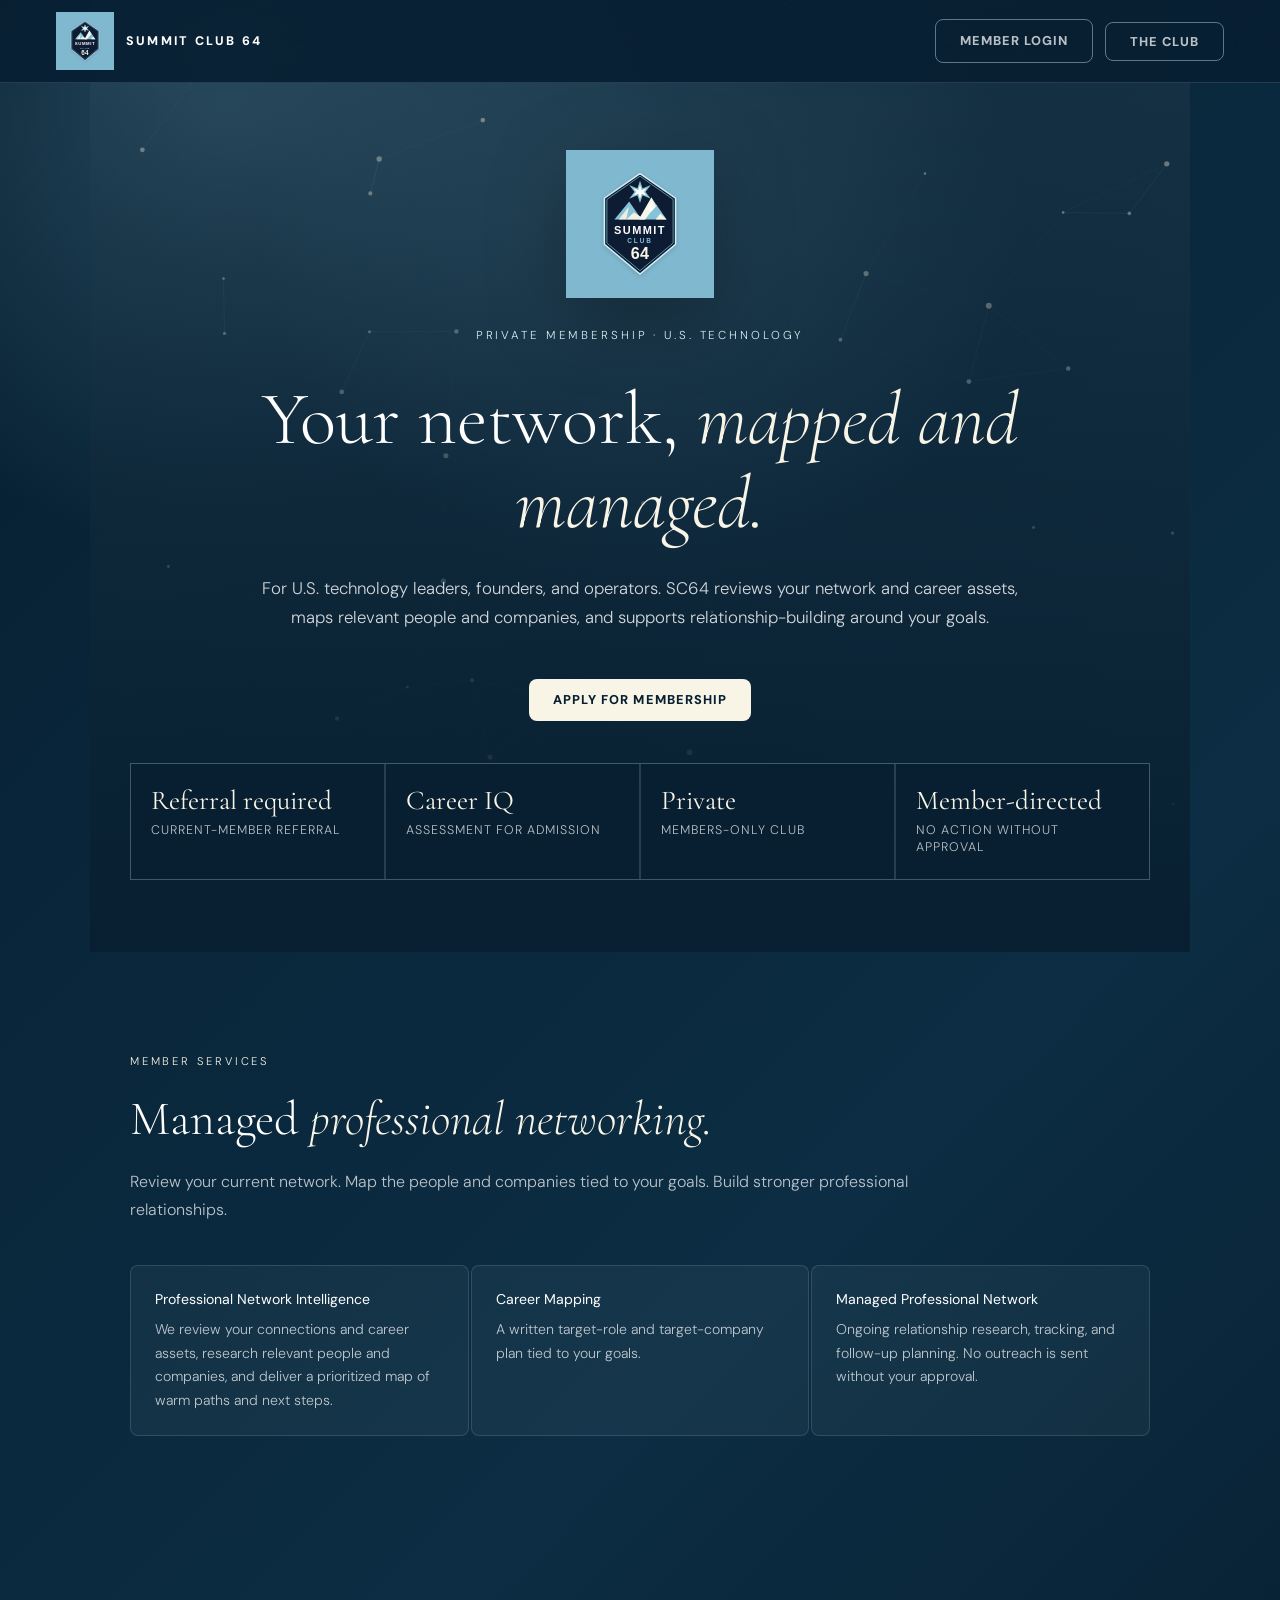
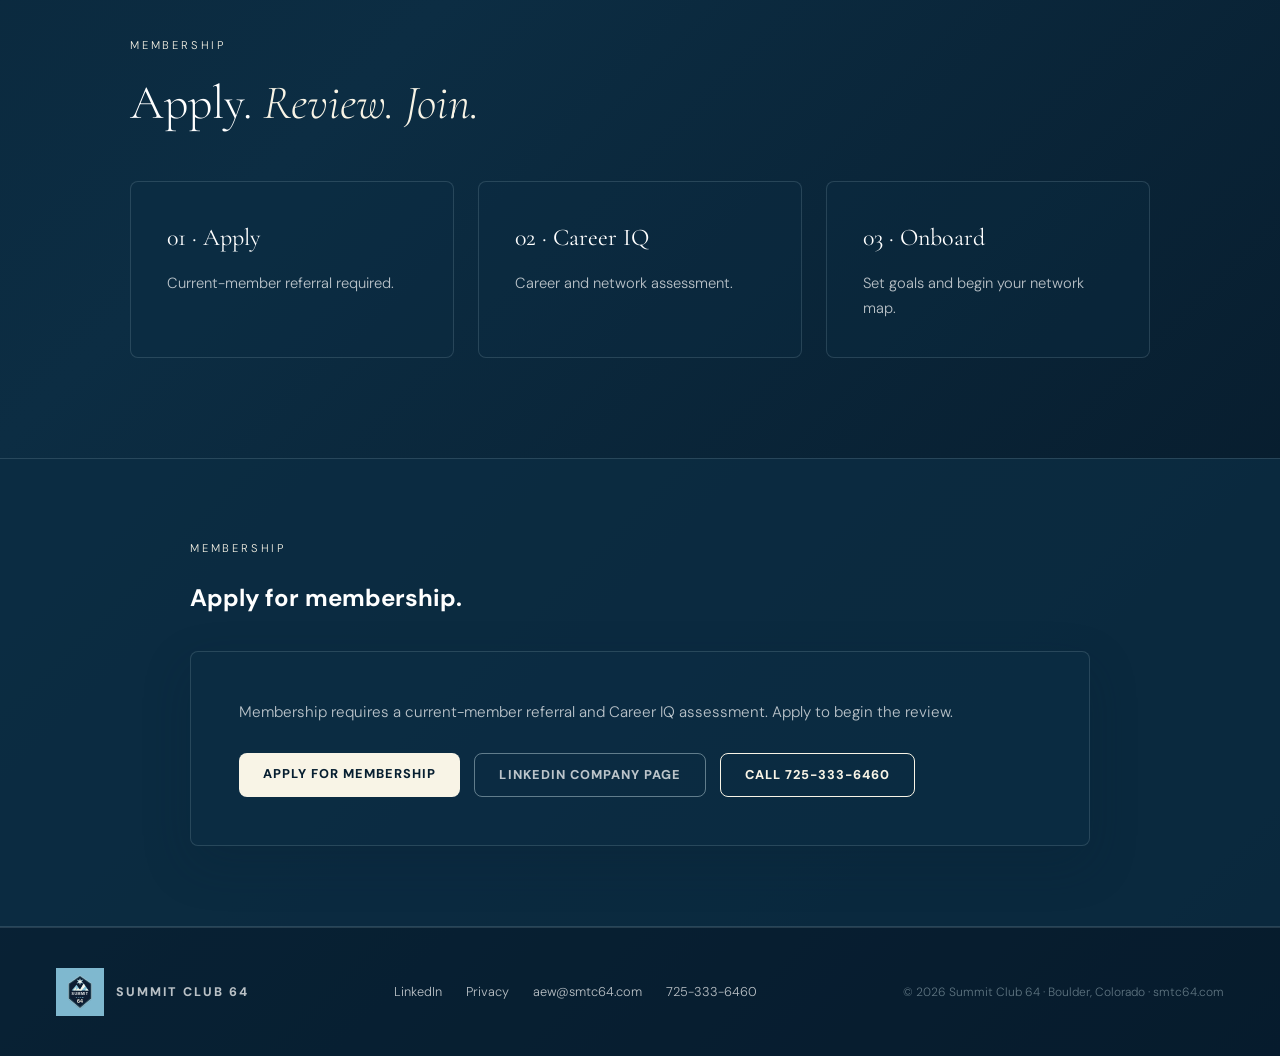
==== commit becbcc0b: "Tighten homepage copy and remove repetition" ====
--- a/index.html
+++ b/index.html
@@ -197,7 +197,7 @@
   </a>
   <div class="nav-actions">
     <a class="btn member-login" href="/login.html">Member Login</a>
-    <button class="btn btn-ghost" onclick="document.getElementById('the-club').scrollIntoView({behavior:'smooth'})">The Club</button>
+    <button class="btn btn-ghost" onclick="document.getElementById('services').scrollIntoView({behavior:'smooth'})">The Club</button>
   </div>
 </nav>
 
@@ -208,45 +208,39 @@
       <source srcset="/assets/sc64-logo.svg" type="image/svg+xml">
       <img src="/assets/sc64-logo.svg" alt="Summit Club 64" width="148" height="148">
     </picture>
-    <div class="hero-eyebrow">Membership · Professional Network Service</div>
-    <h1>Your network, mapped and managed. <em>For tech leaders in transition.</em></h1>
-    <p class="hero-sub">Summit Club 64 reviews your career assets and professional network, builds a focused career map, and helps manage the relationships tied to your next move.</p>
+    <div class="hero-eyebrow">Private Membership · U.S. Technology</div>
+    <h1>Your network, <em>mapped and managed.</em></h1>
+    <p class="hero-sub">For U.S. technology leaders, founders, and operators. SC64 reviews your network and career assets, maps relevant people and companies, and supports relationship-building around your goals.</p>
     <div class="hero-ctas">
       <a class="btn btn-primary" href="/apply.html">Apply for Membership</a>
     </div>
     <div class="proof-strip">
-      <div class="proof-item"><strong>Referral required</strong><span>Introduced by a current member</span></div>
-      <div class="proof-item"><strong>Career IQ</strong><span>Career and network fit reviewed</span></div>
-      <div class="proof-item"><strong>Private club</strong><span>Membership by referral</span></div>
-      <div class="proof-item"><strong>Member-approved</strong><span>You direct external action</span></div>
+      <div class="proof-item"><strong>Referral required</strong><span>Current-member referral</span></div>
+      <div class="proof-item"><strong>Career IQ</strong><span>Assessment for admission</span></div>
+      <div class="proof-item"><strong>Private</strong><span>Members-only club</span></div>
+      <div class="proof-item"><strong>Member-directed</strong><span>No action without approval</span></div>
     </div>
   </div>
-</section>
-
-<section id="the-club">
-  <div class="section-label reveal">The Club</div>
-  <h2 class="reveal">Who membership <em>is for.</em></h2>
-  <p class="lede reveal">Summit Club 64 serves U.S. technology leaders, founders, and operators who want to strengthen their professional network or plan a career move. Membership is private and selective; a current-member referral is required.</p>
 </section>
 
 <section id="services">
   <div class="section-label reveal">Member Services</div>
-  <h2 class="reveal">Professional network. <em>Mapped and managed.</em></h2>
-  <p class="lede reveal">We review your current network, identify people and companies relevant to your goals, and help you plan the relationships to build.</p>
+  <h2 class="reveal">Managed <em>professional networking.</em></h2>
+  <p class="lede reveal">Review your current network. Map the people and companies tied to your goals. Build stronger professional relationships.</p>
   <div class="signal-list reveal">
-    <div class="signal-item"><strong>Professional Network Intelligence</strong>We review your LinkedIn connections and career assets, then research people and companies aligned with your target roles or business goals. You receive a prioritized network map with relevant contacts, warm paths, and recommended next steps.</div>
-    <div class="signal-item"><strong>Career Mapping</strong>A written target-role and target-company plan, with priorities and practical next steps.</div>
-    <div class="signal-item"><strong>Managed Professional Network</strong>Ongoing help building and managing professional relationships: tracking priorities and follow-up, and preparing relevant drafts. You approve and send all outreach; SC64 does not post or message from your account.</div>
+    <div class="signal-item"><strong>Professional Network Intelligence</strong>We review your connections and career assets, research relevant people and companies, and deliver a prioritized map of warm paths and next steps.</div>
+    <div class="signal-item"><strong>Career Mapping</strong>A written target-role and target-company plan tied to your goals.</div>
+    <div class="signal-item"><strong>Managed Professional Network</strong>Ongoing relationship research, tracking, and follow-up planning. No outreach is sent without your approval.</div>
   </div>
 </section>
 
 <section id="process">
   <div class="section-label reveal">Membership</div>
-  <h2 class="reveal">Three steps to <em>membership.</em></h2>
+  <h2 class="reveal">Apply. <em>Review. Join.</em></h2>
   <div class="serve-grid">
-    <div class="serve-card reveal"><h3>01 · Apply</h3><p>Submit the application with a current-member referral.</p></div>
-    <div class="serve-card reveal"><h3>02 · Intake review</h3><p>SC64 reviews your career direction, experience, goals, and professional-network fit through the Career IQ assessment.</p></div>
-    <div class="serve-card reveal"><h3>03 · Onboarding</h3><p>If selected, set your priorities, boundaries, and first career and network map with SC64.</p></div>
+    <div class="serve-card reveal"><h3>01 · Apply</h3><p>Current-member referral required.</p></div>
+    <div class="serve-card reveal"><h3>02 · Career IQ</h3><p>Career and network assessment.</p></div>
+    <div class="serve-card reveal"><h3>03 · Onboard</h3><p>Set goals and begin your network map.</p></div>
   </div>
 </section>
 
@@ -255,7 +249,7 @@
     <div class="section-label reveal">Membership</div>
     <h2 class="reveal" style="margin-bottom:32px;">Apply for membership.</h2>
     <div class="contact-panel reveal">
-      <p>Summit Club 64 is for U.S. technology leaders, founders, and operators. A current-member referral is required. Apply for review; selected applicants are invited to a Career IQ assessment and onboarding discussion.</p>
+      <p>Membership requires a current-member referral and Career IQ assessment. Apply to begin the review.</p>
       <div class="contact-actions">
         <a class="btn btn-primary" href="/apply.html">Apply for Membership</a>
         <a class="btn btn-ghost" href="https://www.linkedin.com/company/sc64/" target="_blank" rel="noopener">LinkedIn Company Page</a>
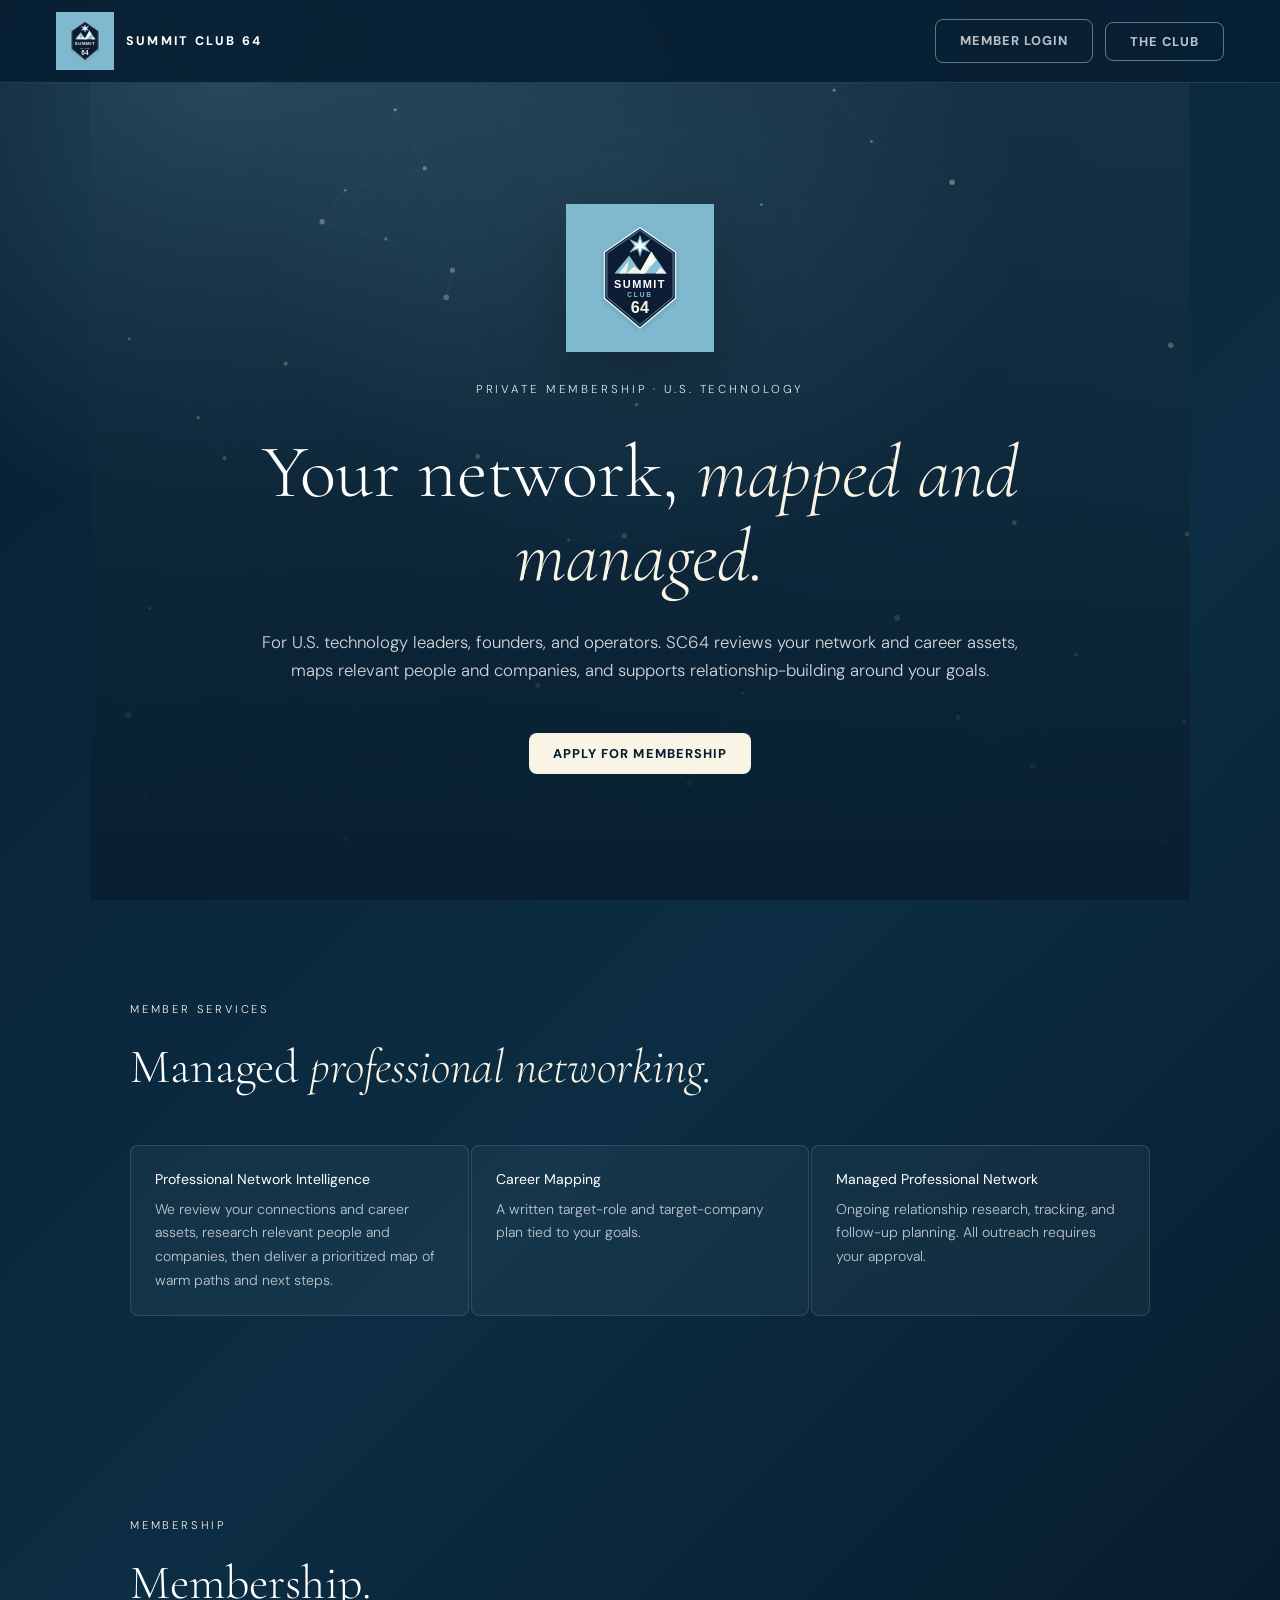
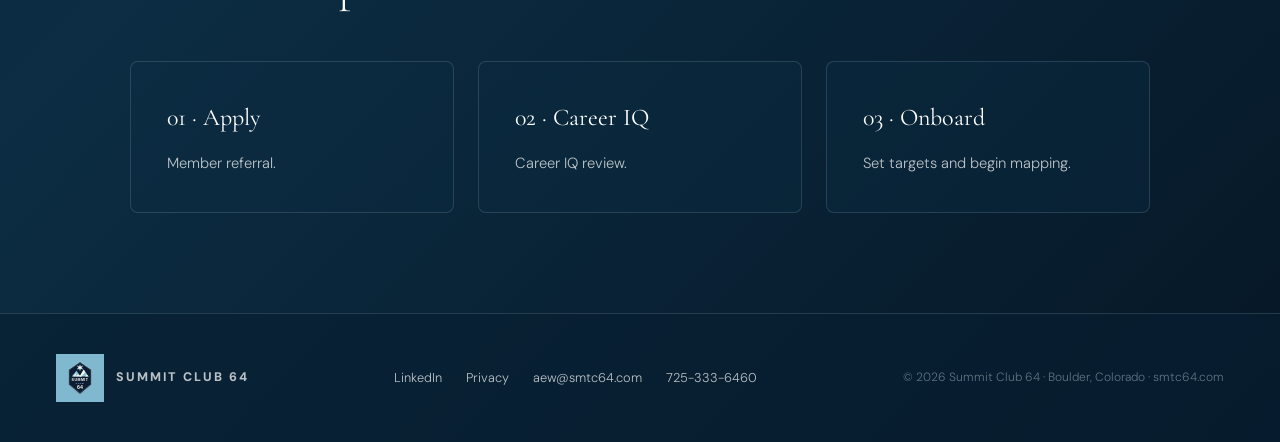
==== commit 75730f42: "Remove repeated homepage copy" ====
--- a/index.html
+++ b/index.html
@@ -214,50 +214,29 @@
     <div class="hero-ctas">
       <a class="btn btn-primary" href="/apply.html">Apply for Membership</a>
     </div>
-    <div class="proof-strip">
-      <div class="proof-item"><strong>Referral required</strong><span>Current-member referral</span></div>
-      <div class="proof-item"><strong>Career IQ</strong><span>Assessment for admission</span></div>
-      <div class="proof-item"><strong>Private</strong><span>Members-only club</span></div>
-      <div class="proof-item"><strong>Member-directed</strong><span>No action without approval</span></div>
-    </div>
-  </div>
+     </div>
 </section>
 
 <section id="services">
   <div class="section-label reveal">Member Services</div>
   <h2 class="reveal">Managed <em>professional networking.</em></h2>
-  <p class="lede reveal">Review your current network. Map the people and companies tied to your goals. Build stronger professional relationships.</p>
+  
   <div class="signal-list reveal">
-    <div class="signal-item"><strong>Professional Network Intelligence</strong>We review your connections and career assets, research relevant people and companies, and deliver a prioritized map of warm paths and next steps.</div>
+    <div class="signal-item"><strong>Professional Network Intelligence</strong>We review your connections and career assets, research relevant people and companies, then deliver a prioritized map of warm paths and next steps.</div>
     <div class="signal-item"><strong>Career Mapping</strong>A written target-role and target-company plan tied to your goals.</div>
-    <div class="signal-item"><strong>Managed Professional Network</strong>Ongoing relationship research, tracking, and follow-up planning. No outreach is sent without your approval.</div>
+    <div class="signal-item"><strong>Managed Professional Network</strong>Ongoing relationship research, tracking, and follow-up planning. All outreach requires your approval.</div>
   </div>
 </section>
 
 <section id="process">
   <div class="section-label reveal">Membership</div>
-  <h2 class="reveal">Apply. <em>Review. Join.</em></h2>
+  <h2 class="reveal">Membership.</h2>
   <div class="serve-grid">
-    <div class="serve-card reveal"><h3>01 · Apply</h3><p>Current-member referral required.</p></div>
-    <div class="serve-card reveal"><h3>02 · Career IQ</h3><p>Career and network assessment.</p></div>
-    <div class="serve-card reveal"><h3>03 · Onboard</h3><p>Set goals and begin your network map.</p></div>
+    <div class="serve-card reveal"><h3>01 · Apply</h3><p>Member referral.</p></div>
+    <div class="serve-card reveal"><h3>02 · Career IQ</h3><p>Career IQ review.</p></div>
+    <div class="serve-card reveal"><h3>03 · Onboard</h3><p>Set targets and begin mapping.</p></div>
   </div>
 </section>
-
-<div class="forms-section" id="contact">
-  <div class="forms-inner">
-    <div class="section-label reveal">Membership</div>
-    <h2 class="reveal" style="margin-bottom:32px;">Apply for membership.</h2>
-    <div class="contact-panel reveal">
-      <p>Membership requires a current-member referral and Career IQ assessment. Apply to begin the review.</p>
-      <div class="contact-actions">
-        <a class="btn btn-primary" href="/apply.html">Apply for Membership</a>
-        <a class="btn btn-ghost" href="https://www.linkedin.com/company/sc64/" target="_blank" rel="noopener">LinkedIn Company Page</a>
-        <a class="btn btn-gold" href="tel:7253336460">Call 725-333-6460</a>
-      </div>
-    </div>
-  </div>
-</div>
 
 <footer>
   <div class="footer-brand">
